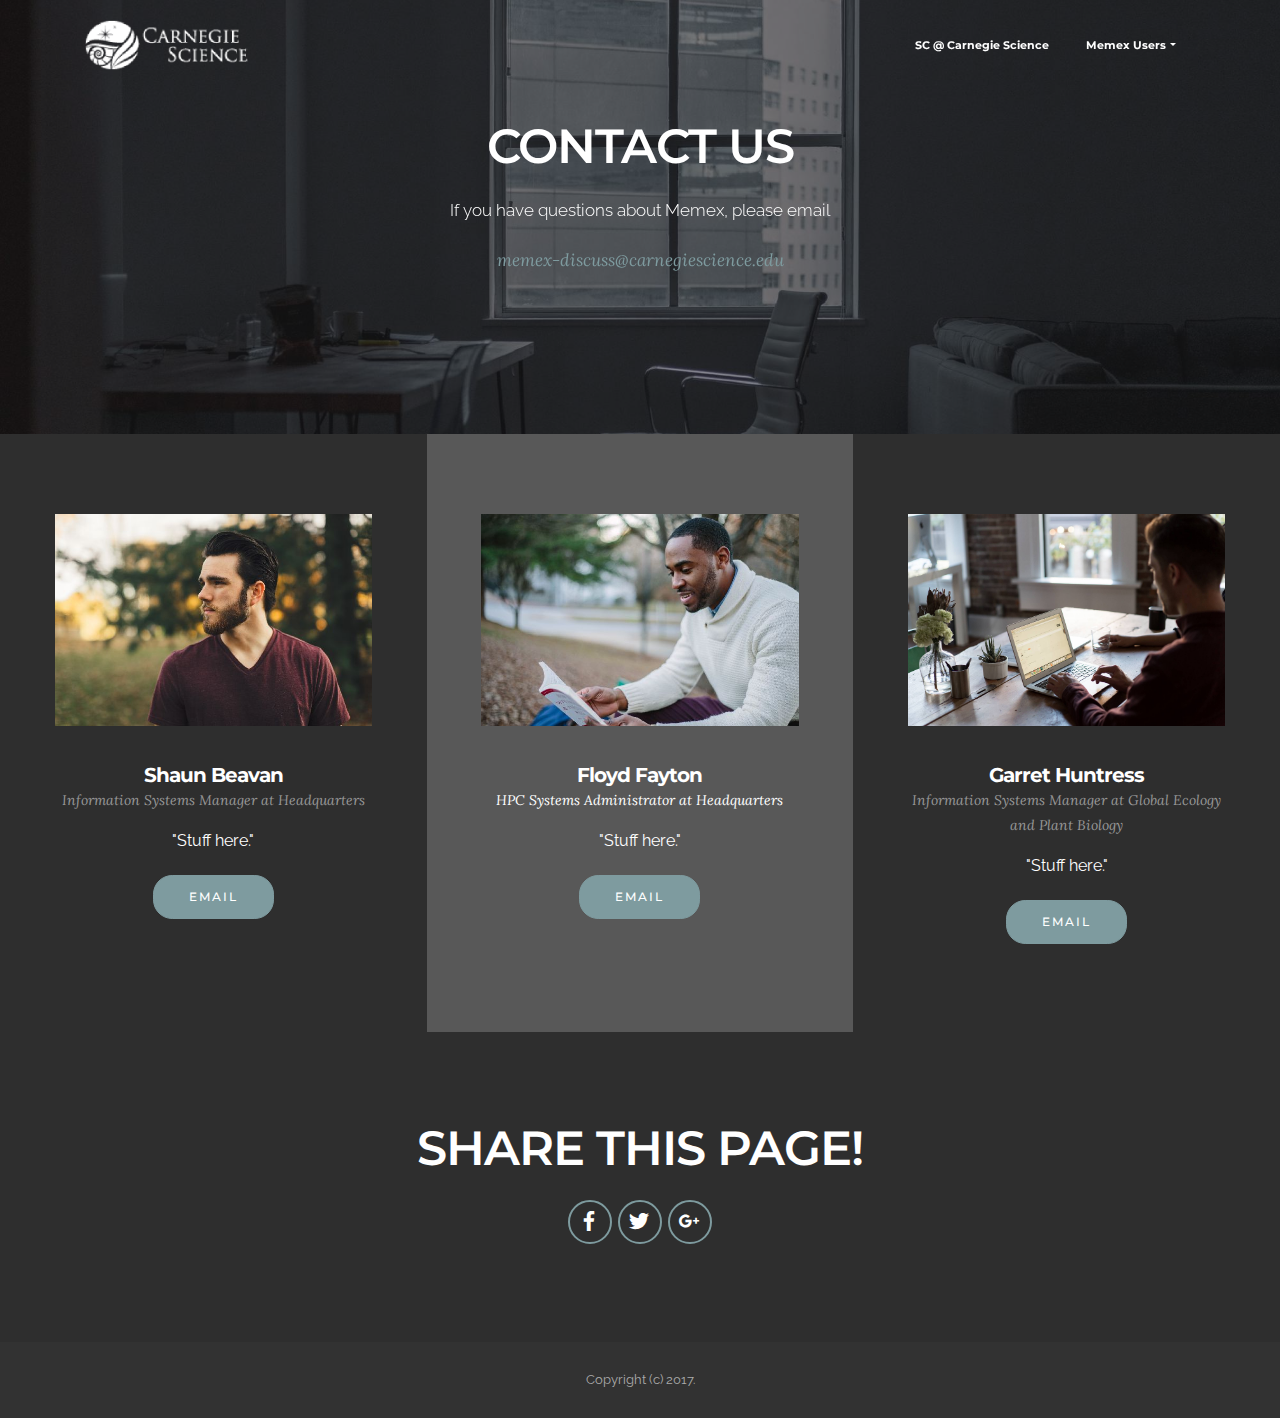
==== contacts.html @ 74a8a619 "create github pages" ====
<!DOCTYPE html>
<html>
<head>
  <!-- Site made with Mobirise Website Builder v4.1.1, https://mobirise.com -->
  <meta charset="UTF-8">
  <meta http-equiv="X-UA-Compatible" content="IE=edge">
  <meta name="generator" content="Mobirise v4.1.1, mobirise.com">
  <meta name="viewport" content="width=device-width, initial-scale=1">
  <link rel="shortcut icon" href="assets/images/white-logo-422x128.png" type="image/x-icon">
  <meta name="description" content="Memex Support">
  <title>How to Contact Memex Support</title>
  <link rel="stylesheet" href="https://fonts.googleapis.com/css?family=Montserrat:400,700">
  <link rel="stylesheet" href="https://fonts.googleapis.com/css?family=Raleway:100,100i,200,200i,300,300i,400,400i,500,500i,600,600i,700,700i,800,800i,900,900i">
  <link rel="stylesheet" href="https://fonts.googleapis.com/css?family=Lora:400,700,400italic,700italic&subset=latin">
  <link rel="stylesheet" href="assets/bootstrap-material-design-font/css/material.css">
  <link rel="stylesheet" href="assets/tether/tether.min.css">
  <link rel="stylesheet" href="assets/bootstrap/css/bootstrap.min.css">
  <link rel="stylesheet" href="assets/socicon/css/styles.css">
  <link rel="stylesheet" href="assets/dropdown/css/style.css">
  <link rel="stylesheet" href="assets/theme/css/style.css">
  <link href="https://fonts.googleapis.com/css?family=Montserrat:400,700" rel="stylesheet">
  <link href="https://fonts.googleapis.com/css?family=Lora:400,700" rel="stylesheet">
  <link href="https://fonts.googleapis.com/css?family=Raleway:400,300,700" rel="stylesheet">
  <link href="assets/fonts/style.css" rel="stylesheet">
  <link rel="stylesheet" href="assets/mobirise/css/mbr-additional.css" type="text/css">
  
  
  
</head>
<body>
<section id="menu-h" data-rv-view="53">

    <nav class="navbar navbar-dropdown transparent navbar-fixed-top bg-color">
        <div class="container">

            <div class="mbr-table">
                <div class="mbr-table-cell">

                    <div class="navbar-brand">
                        <a href="https://carnegiescience.edu" class="navbar-logo"><img src="assets/images/white-logo-422x128.png" alt="Mobirise"></a>
                        
                    </div>

                </div>
                <div class="mbr-table-cell">

                    <button class="navbar-toggler pull-xs-right hidden-md-up" type="button" data-toggle="collapse" data-target="#exCollapsingNavbar">
                        <div class="hamburger-icon"></div>
                    </button>

                    <ul class="nav-dropdown collapse pull-xs-right nav navbar-nav navbar-toggleable-sm" id="exCollapsingNavbar"><li class="nav-item"><a class="nav-link link" href="index.html" aria-expanded="false">SC @ Carnegie Science<br></a></li><li class="nav-item dropdown"><a class="nav-link link dropdown-toggle" href="https://memexsupport.carnegiescience.edu" data-toggle="dropdown-submenu" aria-expanded="false">Memex Users</a><div class="dropdown-menu"><a class="dropdown-item" href="index.html#pricing-table1-a">RESOURCES<br></a><a class="dropdown-item" href="index.html#header2-0">HISTORY</a><a class="dropdown-item" href="index.html#features1-2">CONTACTS<br></a></div></li></ul>
                    <button hidden="" class="navbar-toggler navbar-close" type="button" data-toggle="collapse" data-target="#exCollapsingNavbar">
                        <div class="close-icon"></div>
                    </button>

                </div>
            </div>

        </div>
    </nav>

</section>

<section class="engine"><a href="https://mobirise.co/h">how to make a website for free</a></section><section class="mbr-section article mbr-parallax-background mbr-after-navbar" id="msg-box8-r" data-rv-view="57" style="background-image: url(assets/images/mbr-2000x1104.jpg); padding-top: 120px; padding-bottom: 160px;">

    <div class="mbr-overlay" style="opacity: 0.5; background-color: rgb(34, 34, 34);">
    </div>
    <div class="container">
        <div class="row">
            <div class="col-md-8 col-md-offset-2 text-xs-center">
                <h3 class="mbr-section-title display-2">CONTACT US</h3>
                <div class="lead"><p>If you have questions about Memex, please email</p><p><a href="mailto:memex-discuss@carnegiescience.edu">memex-discuss@carnegiescience.edu</a><a href="mailto:memexsupport@carnegiescience.edu"></a></p></div>
                
            </div>
        </div>
    </div>

</section>

<section class="mbr-cards mbr-section mbr-section-nopadding" id="features1-o" data-rv-view="60" style="background-color: rgb(88, 88, 88);">

        

    <div class="mbr-cards-row row striped">

        <div class="mbr-cards-col col-xs-12 col-lg-4" style="padding-top: 80px; padding-bottom: 80px;">
            <div class="container">
                <div class="card cart-block">
                    <div class="card-img"><img src="assets/images/mbr-600x400.jpg" class="card-img-top"></div>
                    <div class="card-block">
                        <h4 class="card-title">Shaun Beavan</h4>
                        <h5 class="card-subtitle">Information Systems Manager at Headquarters</h5>
                        <p class="card-text">"Stuff here."</p>
                        <div class="card-btn"><a href="mailto:sbeavan@carnegiescience.edu" class="btn btn-primary">EMAIL</a></div>
                    </div>
                </div>
            </div>
        </div>
        <div class="mbr-cards-col col-xs-12 col-lg-4" style="padding-top: 80px; padding-bottom: 80px;">
            <div class="container">
                <div class="card cart-block">
                    <div class="card-img"><img src="assets/images/mbr-1-600x400.jpg" class="card-img-top"></div>
                    <div class="card-block">
                        <h4 class="card-title">Floyd Fayton</h4>
                        <h5 class="card-subtitle">HPC Systems Administrator at Headquarters</h5>
                        <p class="card-text">"Stuff here."</p>
                        <div class="card-btn"><a href="mailto:ffayton@carnegiescience.edu" class="btn btn-primary">EMAIL</a></div>
                    </div>
                </div>
            </div>
        </div>
        <div class="mbr-cards-col col-xs-12 col-lg-4" style="padding-top: 80px; padding-bottom: 80px;">
            <div class="container">
                <div class="card cart-block">
                    <div class="card-img"><img src="assets/images/coworkers.jpg" class="card-img-top"></div>
                    <div class="card-block">
                        <h4 class="card-title">Garret Huntress</h4>
                        <h5 class="card-subtitle">Information Systems Manager at Global Ecology and Plant Biology</h5>
                        <p class="card-text">"Stuff here."</p>
                        <div class="card-btn"><a href="mailto:ghuntress@carnegiescience.edu" class="btn btn-primary">EMAIL</a></div>
                    </div>
                </div>
            </div>
        </div>
        
        
        
    </div>
</section>

<section class="mbr-section mbr-section-md-padding" id="social-buttons3-k" data-rv-view="63" style="background-color: rgb(46, 46, 46); padding-top: 90px; padding-bottom: 90px;">
    
    <div class="container">
        <div class="row">
            <div class="col-md-8 col-md-offset-2 text-xs-center">
                <h3 class="mbr-section-title display-2">SHARE THIS PAGE!</h3>
                <div>

                  <div class="mbr-social-likes" data-counters="false">
                    <span class="btn btn-social facebook" title="Share link on Facebook">
                        <i class="socicon socicon-facebook"></i>
                    </span>
                    <span class="btn btn-social twitter" title="Share link on Twitter">
                        <i class="socicon socicon-twitter"></i>
                    </span>
                    <span class="btn btn-social plusone" title="Share link on Google+">
                        <i class="socicon socicon-googleplus"></i>
                    </span>
                    
                    
                  </div>

                </div>
            </div>
        </div>
    </div>
</section>

<footer class="mbr-small-footer mbr-section mbr-section-nopadding" id="footer1-i" data-rv-view="55" style="background-color: rgb(50, 50, 50); padding-top: 1.75rem; padding-bottom: 1.75rem;">
    
    <div class="container text-xs-center">
        <p>Copyright (c) 2017.</p>
    </div>
</footer>


  <script src="assets/web/assets/jquery/jquery.min.js"></script>
  <script src="assets/tether/tether.min.js"></script>
  <script src="assets/bootstrap/js/bootstrap.min.js"></script>
  <script src="assets/social-likes/social-likes.js"></script>
  <script src="assets/dropdown/js/script.min.js"></script>
  <script src="assets/touch-swipe/jquery.touch-swipe.min.js"></script>
  <script src="assets/jarallax/jarallax.js"></script>
  <script src="assets/smooth-scroll/smooth-scroll.js"></script>
  <script src="assets/theme/js/script.js"></script>
  
  
</body>
</html>
---- assets/bootstrap-material-design-font/css/material.css ----
@font-face {
  font-family: 'Material-Design-Icons';
  src: url('../fonts/Material-Design-Icons.eot?3ocs8m');
  src: url('../fonts/Material-Design-Icons.eot?#iefix3ocs8m') format('embedded-opentype'), url('../fonts/Material-Design-Icons.woff?3ocs8m') format('woff'), url('../fonts/Material-Design-Icons.ttf?3ocs8m') format('truetype'), url('../fonts/Material-Design-Icons.svg?3ocs8m#Material-Design-Icons') format('svg');
  font-weight: normal;
  font-style: normal;
}
[class^="mdi-"],
[class*="mdi-"] {
  speak: none;
  display: inline-block;
  font-style: normal;
  font-variant:normal;
  font-weight:normal;
  /*font-size:24px;*/
  line-height:1;
  font-family:'Material-Design-Icons' !important;
  text-rendering: auto;
  
  -webkit-font-smoothing: antialiased;
  -moz-osx-font-smoothing: grayscale;
  -webkit-transform: translate(0, 0);
      -ms-transform: translate(0, 0);
          transform: translate(0, 0);
}
[class^="mdi-"]:before,
[class*="mdi-"]:before {
  display: inline-block;
  speak: none;
  text-decoration: inherit;
}
[class^="mdi-"].pull-left,
[class*="mdi-"].pull-left {
  margin-right: .3em;
}
[class^="mdi-"].pull-right,
[class*="mdi-"].pull-right {
  margin-left: .3em;
}
[class^="mdi-"].mdi-lg:before,
[class*="mdi-"].mdi-lg:before,
[class^="mdi-"].mdi-lg:after,
[class*="mdi-"].mdi-lg:after {
  font-size: 1.33333333em;
  line-height: 0.75em;
  vertical-align: -15%;
}
[class^="mdi-"].mdi-2x:before,
[class*="mdi-"].mdi-2x:before,
[class^="mdi-"].mdi-2x:after,
[class*="mdi-"].mdi-2x:after {
  font-size: 2em;
}
[class^="mdi-"].mdi-3x:before,
[class*="mdi-"].mdi-3x:before,
[class^="mdi-"].mdi-3x:after,
[class*="mdi-"].mdi-3x:after {
  font-size: 3em;
}
[class^="mdi-"].mdi-4x:before,
[class*="mdi-"].mdi-4x:before,
[class^="mdi-"].mdi-4x:after,
[class*="mdi-"].mdi-4x:after {
  font-size: 4em;
}
[class^="mdi-"].mdi-5x:before,
[class*="mdi-"].mdi-5x:before,
[class^="mdi-"].mdi-5x:after,
[class*="mdi-"].mdi-5x:after {
  font-size: 5em;
}
[class^="mdi-device-signal-cellular-"]:after,
[class^="mdi-device-battery-"]:after,
[class^="mdi-device-battery-charging-"]:after,
[class^="mdi-device-signal-cellular-connected-no-internet-"]:after,
[class^="mdi-device-signal-wifi-"]:after,
[class^="mdi-device-signal-wifi-statusbar-not-connected"]:after,
.mdi-device-network-wifi:after {
  opacity: .3;
  position: absolute;
  left: 0;
  top: 0;
  z-index: 1;
  display: inline-block;
  speak: none;
  text-decoration: inherit;
}
[class^="mdi-device-signal-cellular-"]:after {
  content: "\e758";
}
[class^="mdi-device-battery-"]:after {
  content: "\e735";
}
[class^="mdi-device-battery-charging-"]:after {
  content: "\e733";
}
[class^="mdi-device-signal-cellular-connected-no-internet-"]:after {
  content: "\e75d";
}
[class^="mdi-device-signal-wifi-"]:after,
.mdi-device-network-wifi:after {
  content: "\e765";
}
[class^="mdi-device-signal-wifi-statusbasr-not-connected"]:after {
  content: "\e8f7";
}
.mdi-device-signal-cellular-off:after,
.mdi-device-signal-cellular-null:after,
.mdi-device-signal-cellular-no-sim:after,
.mdi-device-signal-wifi-off:after,
.mdi-device-signal-wifi-4-bar:after,
.mdi-device-signal-cellular-4-bar:after,
.mdi-device-battery-alert:after,
.mdi-device-signal-cellular-connected-no-internet-4-bar:after,
.mdi-device-battery-std:after,
.mdi-device-battery-full .mdi-device-battery-unknown:after {
  content: "";
}
.mdi-fw {
  width: 1.28571429em;
  text-align: center;
}
.mdi-ul {
  padding-left: 0;
  margin-left: 2.14285714em;
  list-style-type: none;
}
.mdi-ul > li {
  position: relative;
}
.mdi-li {
  position: absolute;
  left: -2.14285714em;
  width: 2.14285714em;
  top: 0.14285714em;
  text-align: center;
}
.mdi-li.mdi-lg {
  left: -1.85714286em;
}
.mdi-border {
  padding: .2em .25em .15em;
  border: solid 0.08em #eeeeee;
  border-radius: .1em;
}
.mdi-spin {
  -webkit-animation: mdi-spin 2s infinite linear;
  animation: mdi-spin 2s infinite linear;
  -webkit-transform-origin: 50% 50%;
  -ms-transform-origin: 50% 50%;
      transform-origin: 50% 50%;
}
.mdi-pulse {
  -webkit-animation: mdi-spin 1s steps(8) infinite;
  animation: mdi-spin 1s steps(8) infinite;
  -webkit-transform-origin: 50% 50%;
  -ms-transform-origin: 50% 50%;
      transform-origin: 50% 50%;
}
@-webkit-keyframes mdi-spin {
  0% {
    -webkit-transform: rotate(0deg);
    transform: rotate(0deg);
  }
  100% {
    -webkit-transform: rotate(359deg);
    transform: rotate(359deg);
  }
}
@keyframes mdi-spin {
  0% {
    -webkit-transform: rotate(0deg);
    transform: rotate(0deg);
  }
  100% {
    -webkit-transform: rotate(359deg);
    transform: rotate(359deg);
  }
}
.mdi-rotate-90 {
  filter: progid:DXImageTransform.Microsoft.BasicImage(rotation=1);
  -webkit-transform: rotate(90deg);
  -ms-transform: rotate(90deg);
  transform: rotate(90deg);
}
.mdi-rotate-180 {
  filter: progid:DXImageTransform.Microsoft.BasicImage(rotation=2);
  -webkit-transform: rotate(180deg);
  -ms-transform: rotate(180deg);
  transform: rotate(180deg);
}
.mdi-rotate-270 {
  filter: progid:DXImageTransform.Microsoft.BasicImage(rotation=3);
  -webkit-transform: rotate(270deg);
  -ms-transform: rotate(270deg);
  transform: rotate(270deg);
}
.mdi-flip-horizontal {
  filter: progid:DXImageTransform.Microsoft.BasicImage(rotation=0, mirror=1);
  -webkit-transform: scale(-1, 1);
  -ms-transform: scale(-1, 1);
  transform: scale(-1, 1);
}
.mdi-flip-vertical {
  filter: progid:DXImageTransform.Microsoft.BasicImage(rotation=2, mirror=1);
  -webkit-transform: scale(1, -1);
  -ms-transform: scale(1, -1);
  transform: scale(1, -1);
}
:root .mdi-rotate-90,
:root .mdi-rotate-180,
:root .mdi-rotate-270,
:root .mdi-flip-horizontal,
:root .mdi-flip-vertical {
  -webkit-filter: none;
          filter: none;
}
.mdi-stack {
  position: relative;
  display: inline-block;
  width: 2em;
  height: 2em;
  line-height: 2em;
  vertical-align: middle;
}
.mdi-stack-1x,
.mdi-stack-2x {
  position: absolute;
  left: 0;
  width: 100%;
  text-align: center;
}
.mdi-stack-1x {
  line-height: inherit;
}
.mdi-stack-2x {
  font-size: 2em;
}
.mdi-inverse {
  color: #ffffff;
}
/* Start Icons */
.mdi-action-3d-rotation:before {
  content: "\e600";
}
.mdi-action-accessibility:before {
  content: "\e601";
}
.mdi-action-account-balance-wallet:before {
  content: "\e602";
}
.mdi-action-account-balance:before {
  content: "\e603";
}
.mdi-action-account-box:before {
  content: "\e604";
}
.mdi-action-account-child:before {
  content: "\e605";
}
.mdi-action-account-circle:before {
  content: "\e606";
}
.mdi-action-add-shopping-cart:before {
  content: "\e607";
}
.mdi-action-alarm-add:before {
  content: "\e608";
}
.mdi-action-alarm-off:before {
  content: "\e609";
}
.mdi-action-alarm-on:before {
  content: "\e60a";
}
.mdi-action-alarm:before {
  content: "\e60b";
}
.mdi-action-android:before {
  content: "\e60c";
}
.mdi-action-announcement:before {
  content: "\e60d";
}
.mdi-action-aspect-ratio:before {
  content: "\e60e";
}
.mdi-action-assessment:before {
  content: "\e60f";
}
.mdi-action-assignment-ind:before {
  content: "\e610";
}
.mdi-action-assignment-late:before {
  content: "\e611";
}
.mdi-action-assignment-return:before {
  content: "\e612";
}
.mdi-action-assignment-returned:before {
  content: "\e613";
}
.mdi-action-assignment-turned-in:before {
  content: "\e614";
}
.mdi-action-assignment:before {
  content: "\e615";
}
.mdi-action-autorenew:before {
  content: "\e616";
}
.mdi-action-backup:before {
  content: "\e617";
}
.mdi-action-book:before {
  content: "\e618";
}
.mdi-action-bookmark-outline:before {
  content: "\e619";
}
.mdi-action-bookmark:before {
  content: "\e61a";
}
.mdi-action-bug-report:before {
  content: "\e61b";
}
.mdi-action-cached:before {
  content: "\e61c";
}
.mdi-action-check-circle:before {
  content: "\e61d";
}
.mdi-action-class:before {
  content: "\e61e";
}
.mdi-action-credit-card:before {
  content: "\e61f";
}
.mdi-action-dashboard:before {
  content: "\e620";
}
.mdi-action-delete:before {
  content: "\e621";
}
.mdi-action-description:before {
  content: "\e622";
}
.mdi-action-dns:before {
  content: "\e623";
}
.mdi-action-done-all:before {
  content: "\e624";
}
.mdi-action-done:before {
  content: "\e625";
}
.mdi-action-event:before {
  content: "\e626";
}
.mdi-action-exit-to-app:before {
  content: "\e627";
}
.mdi-action-explore:before {
  content: "\e628";
}
.mdi-action-extension:before {
  content: "\e629";
}
.mdi-action-face-unlock:before {
  content: "\e62a";
}
.mdi-action-favorite-outline:before {
  content: "\e62b";
}
.mdi-action-favorite:before {
  content: "\e62c";
}
.mdi-action-find-in-page:before {
  content: "\e62d";
}
.mdi-action-find-replace:before {
  content: "\e62e";
}
.mdi-action-flip-to-back:before {
  content: "\e62f";
}
.mdi-action-flip-to-front:before {
  content: "\e630";
}
.mdi-action-get-app:before {
  content: "\e631";
}
.mdi-action-grade:before {
  content: "\e632";
}
.mdi-action-group-work:before {
  content: "\e633";
}
.mdi-action-help:before {
  content: "\e634";
}
.mdi-action-highlight-remove:before {
  content: "\e635";
}
.mdi-action-history:before {
  content: "\e636";
}
.mdi-action-home:before {
  content: "\e637";
}
.mdi-action-https:before {
  content: "\e638";
}
.mdi-action-info-outline:before {
  content: "\e639";
}
.mdi-action-info:before {
  content: "\e63a";
}
.mdi-action-input:before {
  content: "\e63b";
}
.mdi-action-invert-colors:before {
  content: "\e63c";
}
.mdi-action-label-outline:before {
  content: "\e63d";
}
.mdi-action-label:before {
  content: "\e63e";
}
.mdi-action-language:before {
  content: "\e63f";
}
.mdi-action-launch:before {
  content: "\e640";
}
.mdi-action-list:before {
  content: "\e641";
}
.mdi-action-lock-open:before {
  content: "\e642";
}
.mdi-action-lock-outline:before {
  content: "\e643";
}
.mdi-action-lock:before {
  content: "\e644";
}
.mdi-action-loyalty:before {
  content: "\e645";
}
.mdi-action-markunread-mailbox:before {
  content: "\e646";
}
.mdi-action-note-add:before {
  content: "\e647";
}
.mdi-action-open-in-browser:before {
  content: "\e648";
}
.mdi-action-open-in-new:before {
  content: "\e649";
}
.mdi-action-open-with:before {
  content: "\e64a";
}
.mdi-action-pageview:before {
  content: "\e64b";
}
.mdi-action-payment:before {
  content: "\e64c";
}
.mdi-action-perm-camera-mic:before {
  content: "\e64d";
}
.mdi-action-perm-contact-cal:before {
  content: "\e64e";
}
.mdi-action-perm-data-setting:before {
  content: "\e64f";
}
.mdi-action-perm-device-info:before {
  content: "\e650";
}
.mdi-action-perm-identity:before {
  content: "\e651";
}
.mdi-action-perm-media:before {
  content: "\e652";
}
.mdi-action-perm-phone-msg:before {
  content: "\e653";
}
.mdi-action-perm-scan-wifi:before {
  content: "\e654";
}
.mdi-action-picture-in-picture:before {
  content: "\e655";
}
.mdi-action-polymer:before {
  content: "\e656";
}
.mdi-action-print:before {
  content: "\e657";
}
.mdi-action-query-builder:before {
  content: "\e658";
}
.mdi-action-question-answer:before {
  content: "\e659";
}
.mdi-action-receipt:before {
  content: "\e65a";
}
.mdi-action-redeem:before {
  content: "\e65b";
}
.mdi-action-reorder:before {
  content: "\e65c";
}
.mdi-action-report-problem:before {
  content: "\e65d";
}
.mdi-action-restore:before {
  content: "\e65e";
}
.mdi-action-room:before {
  content: "\e65f";
}
.mdi-action-schedule:before {
  content: "\e660";
}
.mdi-action-search:before {
  content: "\e661";
}
.mdi-action-settings-applications:before {
  content: "\e662";
}
.mdi-action-settings-backup-restore:before {
  content: "\e663";
}
.mdi-action-settings-bluetooth:before {
  content: "\e664";
}
.mdi-action-settings-cell:before {
  content: "\e665";
}
.mdi-action-settings-display:before {
  content: "\e666";
}
.mdi-action-settings-ethernet:before {
  content: "\e667";
}
.mdi-action-settings-input-antenna:before {
  content: "\e668";
}
.mdi-action-settings-input-component:before {
  content: "\e669";
}
.mdi-action-settings-input-composite:before {
  content: "\e66a";
}
.mdi-action-settings-input-hdmi:before {
  content: "\e66b";
}
.mdi-action-settings-input-svideo:before {
  content: "\e66c";
}
.mdi-action-settings-overscan:before {
  content: "\e66d";
}
.mdi-action-settings-phone:before {
  content: "\e66e";
}
.mdi-action-settings-power:before {
  content: "\e66f";
}
.mdi-action-settings-remote:before {
  content: "\e670";
}
.mdi-action-settings-voice:before {
  content: "\e671";
}
.mdi-action-settings:before {
  content: "\e672";
}
.mdi-action-shop-two:before {
  content: "\e673";
}
.mdi-action-shop:before {
  content: "\e674";
}
.mdi-action-shopping-basket:before {
  content: "\e675";
}
.mdi-action-shopping-cart:before {
  content: "\e676";
}
.mdi-action-speaker-notes:before {
  content: "\e677";
}
.mdi-action-spellcheck:before {
  content: "\e678";
}
.mdi-action-star-rate:before {
  content: "\e679";
}
.mdi-action-stars:before {
  content: "\e67a";
}
.mdi-action-store:before {
  content: "\e67b";
}
.mdi-action-subject:before {
  content: "\e67c";
}
.mdi-action-supervisor-account:before {
  content: "\e67d";
}
.mdi-action-swap-horiz:before {
  content: "\e67e";
}
.mdi-action-swap-vert-circle:before {
  content: "\e67f";
}
.mdi-action-swap-vert:before {
  content: "\e680";
}
.mdi-action-system-update-tv:before {
  content: "\e681";
}
.mdi-action-tab-unselected:before {
  content: "\e682";
}
.mdi-action-tab:before {
  content: "\e683";
}
.mdi-action-theaters:before {
  content: "\e684";
}
.mdi-action-thumb-down:before {
  content: "\e685";
}
.mdi-action-thumb-up:before {
  content: "\e686";
}
.mdi-action-thumbs-up-down:before {
  content: "\e687";
}
.mdi-action-toc:before {
  content: "\e688";
}
.mdi-action-today:before {
  content: "\e689";
}
.mdi-action-track-changes:before {
  content: "\e68a";
}
.mdi-action-translate:before {
  content: "\e68b";
}
.mdi-action-trending-down:before {
  content: "\e68c";
}
.mdi-action-trending-neutral:before {
  content: "\e68d";
}
.mdi-action-trending-up:before {
  content: "\e68e";
}
.mdi-action-turned-in-not:before {
  content: "\e68f";
}
.mdi-action-turned-in:before {
  content: "\e690";
}
.mdi-action-verified-user:before {
  content: "\e691";
}
.mdi-action-view-agenda:before {
  content: "\e692";
}
.mdi-action-view-array:before {
  content: "\e693";
}
.mdi-action-view-carousel:before {
  content: "\e694";
}
.mdi-action-view-column:before {
  content: "\e695";
}
.mdi-action-view-day:before {
  content: "\e696";
}
.mdi-action-view-headline:before {
  content: "\e697";
}
.mdi-action-view-list:before {
  content: "\e698";
}
.mdi-action-view-module:before {
  content: "\e699";
}
.mdi-action-view-quilt:before {
  content: "\e69a";
}
.mdi-action-view-stream:before {
  content: "\e69b";
}
.mdi-action-view-week:before {
  content: "\e69c";
}
.mdi-action-visibility-off:before {
  content: "\e69d";
}
.mdi-action-visibility:before {
  content: "\e69e";
}
.mdi-action-wallet-giftcard:before {
  content: "\e69f";
}
.mdi-action-wallet-membership:before {
  content: "\e6a0";
}
.mdi-action-wallet-travel:before {
  content: "\e6a1";
}
.mdi-action-work:before {
  content: "\e6a2";
}
.mdi-alert-error:before {
  content: "\e6a3";
}
.mdi-alert-warning:before {
  content: "\e6a4";
}
.mdi-av-album:before {
  content: "\e6a5";
}
.mdi-av-closed-caption:before {
  content: "\e6a6";
}
.mdi-av-equalizer:before {
  content: "\e6a7";
}
.mdi-av-explicit:before {
  content: "\e6a8";
}
.mdi-av-fast-forward:before {
  content: "\e6a9";
}
.mdi-av-fast-rewind:before {
  content: "\e6aa";
}
.mdi-av-games:before {
  content: "\e6ab";
}
.mdi-av-hearing:before {
  content: "\e6ac";
}
.mdi-av-high-quality:before {
  content: "\e6ad";
}
.mdi-av-loop:before {
  content: "\e6ae";
}
.mdi-av-mic-none:before {
  content: "\e6af";
}
.mdi-av-mic-off:before {
  content: "\e6b0";
}
.mdi-av-mic:before {
  content: "\e6b1";
}
.mdi-av-movie:before {
  content: "\e6b2";
}
.mdi-av-my-library-add:before {
  content: "\e6b3";
}
.mdi-av-my-library-books:before {
  content: "\e6b4";
}
.mdi-av-my-library-music:before {
  content: "\e6b5";
}
.mdi-av-new-releases:before {
  content: "\e6b6";
}
.mdi-av-not-interested:before {
  content: "\e6b7";
}
.mdi-av-pause-circle-fill:before {
  content: "\e6b8";
}
.mdi-av-pause-circle-outline:before {
  content: "\e6b9";
}
.mdi-av-pause:before {
  content: "\e6ba";
}
.mdi-av-play-arrow:before {
  content: "\e6bb";
}
.mdi-av-play-circle-fill:before {
  content: "\e6bc";
}
.mdi-av-play-circle-outline:before {
  content: "\e6bd";
}
.mdi-av-play-shopping-bag:before {
  content: "\e6be";
}
.mdi-av-playlist-add:before {
  content: "\e6bf";
}
.mdi-av-queue-music:before {
  content: "\e6c0";
}
.mdi-av-queue:before {
  content: "\e6c1";
}
.mdi-av-radio:before {
  content: "\e6c2";
}
.mdi-av-recent-actors:before {
  content: "\e6c3";
}
.mdi-av-repeat-one:before {
  content: "\e6c4";
}
.mdi-av-repeat:before {
  content: "\e6c5";
}
.mdi-av-replay:before {
  content: "\e6c6";
}
.mdi-av-shuffle:before {
  content: "\e6c7";
}
.mdi-av-skip-next:before {
  content: "\e6c8";
}
.mdi-av-skip-previous:before {
  content: "\e6c9";
}
.mdi-av-snooze:before {
  content: "\e6ca";
}
.mdi-av-stop:before {
  content: "\e6cb";
}
.mdi-av-subtitles:before {
  content: "\e6cc";
}
.mdi-av-surround-sound:before {
  content: "\e6cd";
}
.mdi-av-timer:before {
  content: "\e6ce";
}
.mdi-av-video-collection:before {
  content: "\e6cf";
}
.mdi-av-videocam-off:before {
  content: "\e6d0";
}
.mdi-av-videocam:before {
  content: "\e6d1";
}
.mdi-av-volume-down:before {
  content: "\e6d2";
}
.mdi-av-volume-mute:before {
  content: "\e6d3";
}
.mdi-av-volume-off:before {
  content: "\e6d4";
}
.mdi-av-volume-up:before {
  content: "\e6d5";
}
.mdi-av-web:before {
  content: "\e6d6";
}
.mdi-communication-business:before {
  content: "\e6d7";
}
.mdi-communication-call-end:before {
  content: "\e6d8";
}
.mdi-communication-call-made:before {
  content: "\e6d9";
}
.mdi-communication-call-merge:before {
  content: "\e6da";
}
.mdi-communication-call-missed:before {
  content: "\e6db";
}
.mdi-communication-call-received:before {
  content: "\e6dc";
}
.mdi-communication-call-split:before {
  content: "\e6dd";
}
.mdi-communication-call:before {
  content: "\e6de";
}
.mdi-communication-chat:before {
  content: "\e6df";
}
.mdi-communication-clear-all:before {
  content: "\e6e0";
}
.mdi-communication-comment:before {
  content: "\e6e1";
}
.mdi-communication-contacts:before {
  content: "\e6e2";
}
.mdi-communication-dialer-sip:before {
  content: "\e6e3";
}
.mdi-communication-dialpad:before {
  content: "\e6e4";
}
.mdi-communication-dnd-on:before {
  content: "\e6e5";
}
.mdi-communication-email:before {
  content: "\e6e6";
}
.mdi-communication-forum:before {
  content: "\e6e7";
}
.mdi-communication-import-export:before {
  content: "\e6e8";
}
.mdi-communication-invert-colors-off:before {
  content: "\e6e9";
}
.mdi-communication-invert-colors-on:before {
  content: "\e6ea";
}
.mdi-communication-live-help:before {
  content: "\e6eb";
}
.mdi-communication-location-off:before {
  content: "\e6ec";
}
.mdi-communication-location-on:before {
  content: "\e6ed";
}
.mdi-communication-message:before {
  content: "\e6ee";
}
.mdi-communication-messenger:before {
  content: "\e6ef";
}
.mdi-communication-no-sim:before {
  content: "\e6f0";
}
.mdi-communication-phone:before {
  content: "\e6f1";
}
.mdi-communication-portable-wifi-off:before {
  content: "\e6f2";
}
.mdi-communication-quick-contacts-dialer:before {
  content: "\e6f3";
}
.mdi-communication-quick-contacts-mail:before {
  content: "\e6f4";
}
.mdi-communication-ring-volume:before {
  content: "\e6f5";
}
.mdi-communication-stay-current-landscape:before {
  content: "\e6f6";
}
.mdi-communication-stay-current-portrait:before {
  content: "\e6f7";
}
.mdi-communication-stay-primary-landscape:before {
  content: "\e6f8";
}
.mdi-communication-stay-primary-portrait:before {
  content: "\e6f9";
}
.mdi-communication-swap-calls:before {
  content: "\e6fa";
}
.mdi-communication-textsms:before {
  content: "\e6fb";
}
.mdi-communication-voicemail:before {
  content: "\e6fc";
}
.mdi-communication-vpn-key:before {
  content: "\e6fd";
}
.mdi-content-add-box:before {
  content: "\e6fe";
}
.mdi-content-add-circle-outline:before {
  content: "\e6ff";
}
.mdi-content-add-circle:before {
  content: "\e700";
}
.mdi-content-add:before {
  content: "\e701";
}
.mdi-content-archive:before {
  content: "\e702";
}
.mdi-content-backspace:before {
  content: "\e703";
}
.mdi-content-block:before {
  content: "\e704";
}
.mdi-content-clear:before {
  content: "\e705";
}
.mdi-content-content-copy:before {
  content: "\e706";
}
.mdi-content-content-cut:before {
  content: "\e707";
}
.mdi-content-content-paste:before {
  content: "\e708";
}
.mdi-content-create:before {
  content: "\e709";
}
.mdi-content-drafts:before {
  content: "\e70a";
}
.mdi-content-filter-list:before {
  content: "\e70b";
}
.mdi-content-flag:before {
  content: "\e70c";
}
.mdi-content-forward:before {
  content: "\e70d";
}
.mdi-content-gesture:before {
  content: "\e70e";
}
.mdi-content-inbox:before {
  content: "\e70f";
}
.mdi-content-link:before {
  content: "\e710";
}
.mdi-content-mail:before {
  content: "\e711";
}
.mdi-content-markunread:before {
  content: "\e712";
}
.mdi-content-redo:before {
  content: "\e713";
}
.mdi-content-remove-circle-outline:before {
  content: "\e714";
}
.mdi-content-remove-circle:before {
  content: "\e715";
}
.mdi-content-remove:before {
  content: "\e716";
}
.mdi-content-reply-all:before {
  content: "\e717";
}
.mdi-content-reply:before {
  content: "\e718";
}
.mdi-content-report:before {
  content: "\e719";
}
.mdi-content-save:before {
  content: "\e71a";
}
.mdi-content-select-all:before {
  content: "\e71b";
}
.mdi-content-send:before {
  content: "\e71c";
}
.mdi-content-sort:before {
  content: "\e71d";
}
.mdi-content-text-format:before {
  content: "\e71e";
}
.mdi-content-undo:before {
  content: "\e71f";
}
.mdi-editor-attach-file:before {
  content: "\e776";
}
.mdi-editor-attach-money:before {
  content: "\e777";
}
.mdi-editor-border-all:before {
  content: "\e778";
}
.mdi-editor-border-bottom:before {
  content: "\e779";
}
.mdi-editor-border-clear:before {
  content: "\e77a";
}
.mdi-editor-border-color:before {
  content: "\e77b";
}
.mdi-editor-border-horizontal:before {
  content: "\e77c";
}
.mdi-editor-border-inner:before {
  content: "\e77d";
}
.mdi-editor-border-left:before {
  content: "\e77e";
}
.mdi-editor-border-outer:before {
  content: "\e77f";
}
.mdi-editor-border-right:before {
  content: "\e780";
}
.mdi-editor-border-style:before {
  content: "\e781";
}
.mdi-editor-border-top:before {
  content: "\e782";
}
.mdi-editor-border-vertical:before {
  content: "\e783";
}
.mdi-editor-format-align-center:before {
  content: "\e784";
}
.mdi-editor-format-align-justify:before {
  content: "\e785";
}
.mdi-editor-format-align-left:before {
  content: "\e786";
}
.mdi-editor-format-align-right:before {
  content: "\e787";
}
.mdi-editor-format-bold:before {
  content: "\e788";
}
.mdi-editor-format-clear:before {
  content: "\e789";
}
.mdi-editor-format-color-fill:before {
  content: "\e78a";
}
.mdi-editor-format-color-reset:before {
  content: "\e78b";
}
.mdi-editor-format-color-text:before {
  content: "\e78c";
}
.mdi-editor-format-indent-decrease:before {
  content: "\e78d";
}
.mdi-editor-format-indent-increase:before {
  content: "\e78e";
}
.mdi-editor-format-italic:before {
  content: "\e78f";
}
.mdi-editor-format-line-spacing:before {
  content: "\e790";
}
.mdi-editor-format-list-bulleted:before {
  content: "\e791";
}
.mdi-editor-format-list-numbered:before {
  content: "\e792";
}
.mdi-editor-format-paint:before {
  content: "\e793";
}
.mdi-editor-format-quote:before {
  content: "\e794";
}
.mdi-editor-format-size:before {
  content: "\e795";
}
.mdi-editor-format-strikethrough:before {
  content: "\e796";
}
.mdi-editor-format-textdirection-l-to-r:before {
  content: "\e797";
}
.mdi-editor-format-textdirection-r-to-l:before {
  content: "\e798";
}
.mdi-editor-format-underline:before {
  content: "\e799";
}
.mdi-editor-functions:before {
  content: "\e79a";
}
.mdi-editor-insert-chart:before {
  content: "\e79b";
}
.mdi-editor-insert-comment:before {
  content: "\e79c";
}
.mdi-editor-insert-drive-file:before {
  content: "\e79d";
}
.mdi-editor-insert-emoticon:before {
  content: "\e79e";
}
.mdi-editor-insert-invitation:before {
  content: "\e79f";
}
.mdi-editor-insert-link:before {
  content: "\e7a0";
}
.mdi-editor-insert-photo:before {
  content: "\e7a1";
}
.mdi-editor-merge-type:before {
  content: "\e7a2";
}
.mdi-editor-mode-comment:before {
  content: "\e7a3";
}
.mdi-editor-mode-edit:before {
  content: "\e7a4";
}
.mdi-editor-publish:before {
  content: "\e7a5";
}
.mdi-editor-vertical-align-bottom:before {
  content: "\e7a6";
}
.mdi-editor-vertical-align-center:before {
  content: "\e7a7";
}
.mdi-editor-vertical-align-top:before {
  content: "\e7a8";
}
.mdi-editor-wrap-text:before {
  content: "\e7a9";
}
.mdi-file-attachment:before {
  content: "\e7aa";
}
.mdi-file-cloud-circle:before {
  content: "\e7ab";
}
.mdi-file-cloud-done:before {
  content: "\e7ac";
}
.mdi-file-cloud-download:before {
  content: "\e7ad";
}
.mdi-file-cloud-off:before {
  content: "\e7ae";
}
.mdi-file-cloud-queue:before {
  content: "\e7af";
}
.mdi-file-cloud-upload:before {
  content: "\e7b0";
}
.mdi-file-cloud:before {
  content: "\e7b1";
}
.mdi-file-file-download:before {
  content: "\e7b2";
}
.mdi-file-file-upload:before {
  content: "\e7b3";
}
.mdi-file-folder-open:before {
  content: "\e7b4";
}
.mdi-file-folder-shared:before {
  content: "\e7b5";
}
.mdi-file-folder:before {
  content: "\e7b6";
}
.mdi-device-access-alarm:before {
  content: "\e720";
}
.mdi-device-access-alarms:before {
  content: "\e721";
}
.mdi-device-access-time:before {
  content: "\e722";
}
.mdi-device-add-alarm:before {
  content: "\e723";
}
.mdi-device-airplanemode-off:before {
  content: "\e724";
}
.mdi-device-airplanemode-on:before {
  content: "\e725";
}
.mdi-device-battery-20:before {
  content: "\e726";
}
.mdi-device-battery-30:before {
  content: "\e727";
}
.mdi-device-battery-50:before {
  content: "\e728";
}
.mdi-device-battery-60:before {
  content: "\e729";
}
.mdi-device-battery-80:before {
  content: "\e72a";
}
.mdi-device-battery-90:before {
  content: "\e72b";
}
.mdi-device-battery-alert:before {
  content: "\e72c";
}
.mdi-device-battery-charging-20:before {
  content: "\e72d";
}
.mdi-device-battery-charging-30:before {
  content: "\e72e";
}
.mdi-device-battery-charging-50:before {
  content: "\e72f";
}
.mdi-device-battery-charging-60:before {
  content: "\e730";
}
.mdi-device-battery-charging-80:before {
  content: "\e731";
}
.mdi-device-battery-charging-90:before {
  content: "\e732";
}
.mdi-device-battery-charging-full:before {
  content: "\e733";
}
.mdi-device-battery-full:before {
  content: "\e734";
}
.mdi-device-battery-std:before {
  content: "\e735";
}
.mdi-device-battery-unknown:before {
  content: "\e736";
}
.mdi-device-bluetooth-connected:before {
  content: "\e737";
}
.mdi-device-bluetooth-disabled:before {
  content: "\e738";
}
.mdi-device-bluetooth-searching:before {
  content: "\e739";
}
.mdi-device-bluetooth:before {
  content: "\e73a";
}
.mdi-device-brightness-auto:before {
  content: "\e73b";
}
.mdi-device-brightness-high:before {
  content: "\e73c";
}
.mdi-device-brightness-low:before {
  content: "\e73d";
}
.mdi-device-brightness-medium:before {
  content: "\e73e";
}
.mdi-device-data-usage:before {
  content: "\e73f";
}
.mdi-device-developer-mode:before {
  content: "\e740";
}
.mdi-device-devices:before {
  content: "\e741";
}
.mdi-device-dvr:before {
  content: "\e742";
}
.mdi-device-gps-fixed:before {
  content: "\e743";
}
.mdi-device-gps-not-fixed:before {
  content: "\e744";
}
.mdi-device-gps-off:before {
  content: "\e745";
}
.mdi-device-location-disabled:before {
  content: "\e746";
}
.mdi-device-location-searching:before {
  content: "\e747";
}
.mdi-device-multitrack-audio:before {
  content: "\e748";
}
.mdi-device-network-cell:before {
  content: "\e749";
}
.mdi-device-network-wifi:before {
  content: "\e74a";
}
.mdi-device-nfc:before {
  content: "\e74b";
}
.mdi-device-now-wallpaper:before {
  content: "\e74c";
}
.mdi-device-now-widgets:before {
  content: "\e74d";
}
.mdi-device-screen-lock-landscape:before {
  content: "\e74e";
}
.mdi-device-screen-lock-portrait:before {
  content: "\e74f";
}
.mdi-device-screen-lock-rotation:before {
  content: "\e750";
}
.mdi-device-screen-rotation:before {
  content: "\e751";
}
.mdi-device-sd-storage:before {
  content: "\e752";
}
.mdi-device-settings-system-daydream:before {
  content: "\e753";
}
.mdi-device-signal-cellular-0-bar:before {
  content: "\e754";
}
.mdi-device-signal-cellular-1-bar:before {
  content: "\e755";
}
.mdi-device-signal-cellular-2-bar:before {
  content: "\e756";
}
.mdi-device-signal-cellular-3-bar:before {
  content: "\e757";
}
.mdi-device-signal-cellular-4-bar:before {
  content: "\e758";
}
.mdi-signal-wifi-statusbar-connected-no-internet-after:before {
  content: "\e8f6";
}
.mdi-device-signal-cellular-connected-no-internet-0-bar:before {
  content: "\e759";
}
.mdi-device-signal-cellular-connected-no-internet-1-bar:before {
  content: "\e75a";
}
.mdi-device-signal-cellular-connected-no-internet-2-bar:before {
  content: "\e75b";
}
.mdi-device-signal-cellular-connected-no-internet-3-bar:before {
  content: "\e75c";
}
.mdi-device-signal-cellular-connected-no-internet-4-bar:before {
  content: "\e75d";
}
.mdi-device-signal-cellular-no-sim:before {
  content: "\e75e";
}
.mdi-device-signal-cellular-null:before {
  content: "\e75f";
}
.mdi-device-signal-cellular-off:before {
  content: "\e760";
}
.mdi-device-signal-wifi-0-bar:before {
  content: "\e761";
}
.mdi-device-signal-wifi-1-bar:before {
  content: "\e762";
}
.mdi-device-signal-wifi-2-bar:before {
  content: "\e763";
}
.mdi-device-signal-wifi-3-bar:before {
  content: "\e764";
}
.mdi-device-signal-wifi-4-bar:before {
  content: "\e765";
}
.mdi-device-signal-wifi-off:before {
  content: "\e766";
}
.mdi-device-signal-wifi-statusbar-1-bar:before {
  content: "\e767";
}
.mdi-device-signal-wifi-statusbar-2-bar:before {
  content: "\e768";
}
.mdi-device-signal-wifi-statusbar-3-bar:before {
  content: "\e769";
}
.mdi-device-signal-wifi-statusbar-4-bar:before {
  content: "\e76a";
}
.mdi-device-signal-wifi-statusbar-connected-no-internet-:before {
  content: "\e76b";
}
.mdi-device-signal-wifi-statusbar-connected-no-internet:before {
  content: "\e76f";
}
.mdi-device-signal-wifi-statusbar-connected-no-internet-2:before {
  content: "\e76c";
}
.mdi-device-signal-wifi-statusbar-connected-no-internet-3:before {
  content: "\e76d";
}
.mdi-device-signal-wifi-statusbar-connected-no-internet-4:before {
  content: "\e76e";
}
.mdi-signal-wifi-statusbar-not-connected-after:before {
  content: "\e8f7";
}
.mdi-device-signal-wifi-statusbar-not-connected:before {
  content: "\e770";
}
.mdi-device-signal-wifi-statusbar-null:before {
  content: "\e771";
}
.mdi-device-storage:before {
  content: "\e772";
}
.mdi-device-usb:before {
  content: "\e773";
}
.mdi-device-wifi-lock:before {
  content: "\e774";
}
.mdi-device-wifi-tethering:before {
  content: "\e775";
}
.mdi-hardware-cast-connected:before {
  content: "\e7b7";
}
.mdi-hardware-cast:before {
  content: "\e7b8";
}
.mdi-hardware-computer:before {
  content: "\e7b9";
}
.mdi-hardware-desktop-mac:before {
  content: "\e7ba";
}
.mdi-hardware-desktop-windows:before {
  content: "\e7bb";
}
.mdi-hardware-dock:before {
  content: "\e7bc";
}
.mdi-hardware-gamepad:before {
  content: "\e7bd";
}
.mdi-hardware-headset-mic:before {
  content: "\e7be";
}
.mdi-hardware-headset:before {
  content: "\e7bf";
}
.mdi-hardware-keyboard-alt:before {
  content: "\e7c0";
}
.mdi-hardware-keyboard-arrow-down:before {
  content: "\e7c1";
}
.mdi-hardware-keyboard-arrow-left:before {
  content: "\e7c2";
}
.mdi-hardware-keyboard-arrow-right:before {
  content: "\e7c3";
}
.mdi-hardware-keyboard-arrow-up:before {
  content: "\e7c4";
}
.mdi-hardware-keyboard-backspace:before {
  content: "\e7c5";
}
.mdi-hardware-keyboard-capslock:before {
  content: "\e7c6";
}
.mdi-hardware-keyboard-control:before {
  content: "\e7c7";
}
.mdi-hardware-keyboard-hide:before {
  content: "\e7c8";
}
.mdi-hardware-keyboard-return:before {
  content: "\e7c9";
}
.mdi-hardware-keyboard-tab:before {
  content: "\e7ca";
}
.mdi-hardware-keyboard-voice:before {
  content: "\e7cb";
}
.mdi-hardware-keyboard:before {
  content: "\e7cc";
}
.mdi-hardware-laptop-chromebook:before {
  content: "\e7cd";
}
.mdi-hardware-laptop-mac:before {
  content: "\e7ce";
}
.mdi-hardware-laptop-windows:before {
  content: "\e7cf";
}
.mdi-hardware-laptop:before {
  content: "\e7d0";
}
.mdi-hardware-memory:before {
  content: "\e7d1";
}
.mdi-hardware-mouse:before {
  content: "\e7d2";
}
.mdi-hardware-phone-android:before {
  content: "\e7d3";
}
.mdi-hardware-phone-iphone:before {
  content: "\e7d4";
}
.mdi-hardware-phonelink-off:before {
  content: "\e7d5";
}
.mdi-hardware-phonelink:before {
  content: "\e7d6";
}
.mdi-hardware-security:before {
  content: "\e7d7";
}
.mdi-hardware-sim-card:before {
  content: "\e7d8";
}
.mdi-hardware-smartphone:before {
  content: "\e7d9";
}
.mdi-hardware-speaker:before {
  content: "\e7da";
}
.mdi-hardware-tablet-android:before {
  content: "\e7db";
}
.mdi-hardware-tablet-mac:before {
  content: "\e7dc";
}
.mdi-hardware-tablet:before {
  content: "\e7dd";
}
.mdi-hardware-tv:before {
  content: "\e7de";
}
.mdi-hardware-watch:before {
  content: "\e7df";
}
.mdi-image-add-to-photos:before {
  content: "\e7e0";
}
.mdi-image-adjust:before {
  content: "\e7e1";
}
.mdi-image-assistant-photo:before {
  content: "\e7e2";
}
.mdi-image-audiotrack:before {
  content: "\e7e3";
}
.mdi-image-blur-circular:before {
  content: "\e7e4";
}
.mdi-image-blur-linear:before {
  content: "\e7e5";
}
.mdi-image-blur-off:before {
  content: "\e7e6";
}
.mdi-image-blur-on:before {
  content: "\e7e7";
}
.mdi-image-brightness-1:before {
  content: "\e7e8";
}
.mdi-image-brightness-2:before {
  content: "\e7e9";
}
.mdi-image-brightness-3:before {
  content: "\e7ea";
}
.mdi-image-brightness-4:before {
  content: "\e7eb";
}
.mdi-image-brightness-5:before {
  content: "\e7ec";
}
.mdi-image-brightness-6:before {
  content: "\e7ed";
}
.mdi-image-brightness-7:before {
  content: "\e7ee";
}
.mdi-image-brush:before {
  content: "\e7ef";
}
.mdi-image-camera-alt:before {
  content: "\e7f0";
}
.mdi-image-camera-front:before {
  content: "\e7f1";
}
.mdi-image-camera-rear:before {
  content: "\e7f2";
}
.mdi-image-camera-roll:before {
  content: "\e7f3";
}
.mdi-image-camera:before {
  content: "\e7f4";
}
.mdi-image-center-focus-strong:before {
  content: "\e7f5";
}
.mdi-image-center-focus-weak:before {
  content: "\e7f6";
}
.mdi-image-collections:before {
  content: "\e7f7";
}
.mdi-image-color-lens:before {
  content: "\e7f8";
}
.mdi-image-colorize:before {
  content: "\e7f9";
}
.mdi-image-compare:before {
  content: "\e7fa";
}
.mdi-image-control-point-duplicate:before {
  content: "\e7fb";
}
.mdi-image-control-point:before {
  content: "\e7fc";
}
.mdi-image-crop-3-2:before {
  content: "\e7fd";
}
.mdi-image-crop-5-4:before {
  content: "\e7fe";
}
.mdi-image-crop-7-5:before {
  content: "\e7ff";
}
.mdi-image-crop-16-9:before {
  content: "\e800";
}
.mdi-image-crop-din:before {
  content: "\e801";
}
.mdi-image-crop-free:before {
  content: "\e802";
}
.mdi-image-crop-landscape:before {
  content: "\e803";
}
.mdi-image-crop-original:before {
  content: "\e804";
}
.mdi-image-crop-portrait:before {
  content: "\e805";
}
.mdi-image-crop-square:before {
  content: "\e806";
}
.mdi-image-crop:before {
  content: "\e807";
}
.mdi-image-dehaze:before {
  content: "\e808";
}
.mdi-image-details:before {
  content: "\e809";
}
.mdi-image-edit:before {
  content: "\e80a";
}
.mdi-image-exposure-minus-1:before {
  content: "\e80b";
}
.mdi-image-exposure-minus-2:before {
  content: "\e80c";
}
.mdi-image-exposure-plus-1:before {
  content: "\e80d";
}
.mdi-image-exposure-plus-2:before {
  content: "\e80e";
}
.mdi-image-exposure-zero:before {
  content: "\e80f";
}
.mdi-image-exposure:before {
  content: "\e810";
}
.mdi-image-filter-1:before {
  content: "\e811";
}
.mdi-image-filter-2:before {
  content: "\e812";
}
.mdi-image-filter-3:before {
  content: "\e813";
}
.mdi-image-filter-4:before {
  content: "\e814";
}
.mdi-image-filter-5:before {
  content: "\e815";
}
.mdi-image-filter-6:before {
  content: "\e816";
}
.mdi-image-filter-7:before {
  content: "\e817";
}
.mdi-image-filter-8:before {
  content: "\e818";
}
.mdi-image-filter-9-plus:before {
  content: "\e819";
}
.mdi-image-filter-9:before {
  content: "\e81a";
}
.mdi-image-filter-b-and-w:before {
  content: "\e81b";
}
.mdi-image-filter-center-focus:before {
  content: "\e81c";
}
.mdi-image-filter-drama:before {
  content: "\e81d";
}
.mdi-image-filter-frames:before {
  content: "\e81e";
}
.mdi-image-filter-hdr:before {
  content: "\e81f";
}
.mdi-image-filter-none:before {
  content: "\e820";
}
.mdi-image-filter-tilt-shift:before {
  content: "\e821";
}
.mdi-image-filter-vintage:before {
  content: "\e822";
}
.mdi-image-filter:before {
  content: "\e823";
}
.mdi-image-flare:before {
  content: "\e824";
}
.mdi-image-flash-auto:before {
  content: "\e825";
}
.mdi-image-flash-off:before {
  content: "\e826";
}
.mdi-image-flash-on:before {
  content: "\e827";
}
.mdi-image-flip:before {
  content: "\e828";
}
.mdi-image-gradient:before {
  content: "\e829";
}
.mdi-image-grain:before {
  content: "\e82a";
}
.mdi-image-grid-off:before {
  content: "\e82b";
}
.mdi-image-grid-on:before {
  content: "\e82c";
}
.mdi-image-hdr-off:before {
  content: "\e82d";
}
.mdi-image-hdr-on:before {
  content: "\e82e";
}
.mdi-image-hdr-strong:before {
  content: "\e82f";
}
.mdi-image-hdr-weak:before {
  content: "\e830";
}
.mdi-image-healing:before {
  content: "\e831";
}
.mdi-image-image-aspect-ratio:before {
  content: "\e832";
}
.mdi-image-image:before {
  content: "\e833";
}
.mdi-image-iso:before {
  content: "\e834";
}
.mdi-image-landscape:before {
  content: "\e835";
}
.mdi-image-leak-add:before {
  content: "\e836";
}
.mdi-image-leak-remove:before {
  content: "\e837";
}
.mdi-image-lens:before {
  content: "\e838";
}
.mdi-image-looks-3:before {
  content: "\e839";
}
.mdi-image-looks-4:before {
  content: "\e83a";
}
.mdi-image-looks-5:before {
  content: "\e83b";
}
.mdi-image-looks-6:before {
  content: "\e83c";
}
.mdi-image-looks-one:before {
  content: "\e83d";
}
.mdi-image-looks-two:before {
  content: "\e83e";
}
.mdi-image-looks:before {
  content: "\e83f";
}
.mdi-image-loupe:before {
  content: "\e840";
}
.mdi-image-movie-creation:before {
  content: "\e841";
}
.mdi-image-nature-people:before {
  content: "\e842";
}
.mdi-image-nature:before {
  content: "\e843";
}
.mdi-image-navigate-before:before {
  content: "\e844";
}
.mdi-image-navigate-next:before {
  content: "\e845";
}
.mdi-image-palette:before {
  content: "\e846";
}
.mdi-image-panorama-fisheye:before {
  content: "\e847";
}
.mdi-image-panorama-horizontal:before {
  content: "\e848";
}
.mdi-image-panorama-vertical:before {
  content: "\e849";
}
.mdi-image-panorama-wide-angle:before {
  content: "\e84a";
}
.mdi-image-panorama:before {
  content: "\e84b";
}
.mdi-image-photo-album:before {
  content: "\e84c";
}
.mdi-image-photo-camera:before {
  content: "\e84d";
}
.mdi-image-photo-library:before {
  content: "\e84e";
}
.mdi-image-photo:before {
  content: "\e84f";
}
.mdi-image-portrait:before {
  content: "\e850";
}
.mdi-image-remove-red-eye:before {
  content: "\e851";
}
.mdi-image-rotate-left:before {
  content: "\e852";
}
.mdi-image-rotate-right:before {
  content: "\e853";
}
.mdi-image-slideshow:before {
  content: "\e854";
}
.mdi-image-straighten:before {
  content: "\e855";
}
.mdi-image-style:before {
  content: "\e856";
}
.mdi-image-switch-camera:before {
  content: "\e857";
}
.mdi-image-switch-video:before {
  content: "\e858";
}
.mdi-image-tag-faces:before {
  content: "\e859";
}
.mdi-image-texture:before {
  content: "\e85a";
}
.mdi-image-timelapse:before {
  content: "\e85b";
}
.mdi-image-timer-3:before {
  content: "\e85c";
}
.mdi-image-timer-10:before {
  content: "\e85d";
}
.mdi-image-timer-auto:before {
  content: "\e85e";
}
.mdi-image-timer-off:before {
  content: "\e85f";
}
.mdi-image-timer:before {
  content: "\e860";
}
.mdi-image-tonality:before {
  content: "\e861";
}
.mdi-image-transform:before {
  content: "\e862";
}
.mdi-image-tune:before {
  content: "\e863";
}
.mdi-image-wb-auto:before {
  content: "\e864";
}
.mdi-image-wb-cloudy:before {
  content: "\e865";
}
.mdi-image-wb-incandescent:before {
  content: "\e866";
}
.mdi-image-wb-irradescent:before {
  content: "\e867";
}
.mdi-image-wb-sunny:before {
  content: "\e868";
}
.mdi-maps-beenhere:before {
  content: "\e869";
}
.mdi-maps-directions-bike:before {
  content: "\e86a";
}
.mdi-maps-directions-bus:before {
  content: "\e86b";
}
.mdi-maps-directions-car:before {
  content: "\e86c";
}
.mdi-maps-directions-ferry:before {
  content: "\e86d";
}
.mdi-maps-directions-subway:before {
  content: "\e86e";
}
.mdi-maps-directions-train:before {
  content: "\e86f";
}
.mdi-maps-directions-transit:before {
  content: "\e870";
}
.mdi-maps-directions-walk:before {
  content: "\e871";
}
.mdi-maps-directions:before {
  content: "\e872";
}
.mdi-maps-flight:before {
  content: "\e873";
}
.mdi-maps-hotel:before {
  content: "\e874";
}
.mdi-maps-layers-clear:before {
  content: "\e875";
}
.mdi-maps-layers:before {
  content: "\e876";
}
.mdi-maps-local-airport:before {
  content: "\e877";
}
.mdi-maps-local-atm:before {
  content: "\e878";
}
.mdi-maps-local-attraction:before {
  content: "\e879";
}
.mdi-maps-local-bar:before {
  content: "\e87a";
}
.mdi-maps-local-cafe:before {
  content: "\e87b";
}
.mdi-maps-local-car-wash:before {
  content: "\e87c";
}
.mdi-maps-local-convenience-store:before {
  content: "\e87d";
}
.mdi-maps-local-drink:before {
  content: "\e87e";
}
.mdi-maps-local-florist:before {
  content: "\e87f";
}
.mdi-maps-local-gas-station:before {
  content: "\e880";
}
.mdi-maps-local-grocery-store:before {
  content: "\e881";
}
.mdi-maps-local-hospital:before {
  content: "\e882";
}
.mdi-maps-local-hotel:before {
  content: "\e883";
}
.mdi-maps-local-laundry-service:before {
  content: "\e884";
}
.mdi-maps-local-library:before {
  content: "\e885";
}
.mdi-maps-local-mall:before {
  content: "\e886";
}
.mdi-maps-local-movies:before {
  content: "\e887";
}
.mdi-maps-local-offer:before {
  content: "\e888";
}
.mdi-maps-local-parking:before {
  content: "\e889";
}
.mdi-maps-local-pharmacy:before {
  content: "\e88a";
}
.mdi-maps-local-phone:before {
  content: "\e88b";
}
.mdi-maps-local-pizza:before {
  content: "\e88c";
}
.mdi-maps-local-play:before {
  content: "\e88d";
}
.mdi-maps-local-post-office:before {
  content: "\e88e";
}
.mdi-maps-local-print-shop:before {
  content: "\e88f";
}
.mdi-maps-local-restaurant:before {
  content: "\e890";
}
.mdi-maps-local-see:before {
  content: "\e891";
}
.mdi-maps-local-shipping:before {
  content: "\e892";
}
.mdi-maps-local-taxi:before {
  content: "\e893";
}
.mdi-maps-location-history:before {
  content: "\e894";
}
.mdi-maps-map:before {
  content: "\e895";
}
.mdi-maps-my-location:before {
  content: "\e896";
}
.mdi-maps-navigation:before {
  content: "\e897";
}
.mdi-maps-pin-drop:before {
  content: "\e898";
}
.mdi-maps-place:before {
  content: "\e899";
}
.mdi-maps-rate-review:before {
  content: "\e89a";
}
.mdi-maps-restaurant-menu:before {
  content: "\e89b";
}
.mdi-maps-satellite:before {
  content: "\e89c";
}
.mdi-maps-store-mall-directory:before {
  content: "\e89d";
}
.mdi-maps-terrain:before {
  content: "\e89e";
}
.mdi-maps-traffic:before {
  content: "\e89f";
}
.mdi-navigation-apps:before {
  content: "\e8a0";
}
.mdi-navigation-arrow-back:before {
  content: "\e8a1";
}
.mdi-navigation-arrow-drop-down-circle:before {
  content: "\e8a2";
}
.mdi-navigation-arrow-drop-down:before {
  content: "\e8a3";
}
.mdi-navigation-arrow-drop-up:before {
  content: "\e8a4";
}
.mdi-navigation-arrow-forward:before {
  content: "\e8a5";
}
.mdi-navigation-cancel:before {
  content: "\e8a6";
}
.mdi-navigation-check:before {
  content: "\e8a7";
}
.mdi-navigation-chevron-left:before {
  content: "\e8a8";
}
.mdi-navigation-chevron-right:before {
  content: "\e8a9";
}
.mdi-navigation-close:before {
  content: "\e8aa";
}
.mdi-navigation-expand-less:before {
  content: "\e8ab";
}
.mdi-navigation-expand-more:before {
  content: "\e8ac";
}
.mdi-navigation-fullscreen-exit:before {
  content: "\e8ad";
}
.mdi-navigation-fullscreen:before {
  content: "\e8ae";
}
.mdi-navigation-menu:before {
  content: "\e8af";
}
.mdi-navigation-more-horiz:before {
  content: "\e8b0";
}
.mdi-navigation-more-vert:before {
  content: "\e8b1";
}
.mdi-navigation-refresh:before {
  content: "\e8b2";
}
.mdi-navigation-unfold-less:before {
  content: "\e8b3";
}
.mdi-navigation-unfold-more:before {
  content: "\e8b4";
}
.mdi-notification-adb:before {
  content: "\e8b5";
}
.mdi-notification-bluetooth-audio:before {
  content: "\e8b6";
}
.mdi-notification-disc-full:before {
  content: "\e8b7";
}
.mdi-notification-dnd-forwardslash:before {
  content: "\e8b8";
}
.mdi-notification-do-not-disturb:before {
  content: "\e8b9";
}
.mdi-notification-drive-eta:before {
  content: "\e8ba";
}
.mdi-notification-event-available:before {
  content: "\e8bb";
}
.mdi-notification-event-busy:before {
  content: "\e8bc";
}
.mdi-notification-event-note:before {
  content: "\e8bd";
}
.mdi-notification-folder-special:before {
  content: "\e8be";
}
.mdi-notification-mms:before {
  content: "\e8bf";
}
.mdi-notification-more:before {
  content: "\e8c0";
}
.mdi-notification-network-locked:before {
  content: "\e8c1";
}
.mdi-notification-phone-bluetooth-speaker:before {
  content: "\e8c2";
}
.mdi-notification-phone-forwarded:before {
  content: "\e8c3";
}
.mdi-notification-phone-in-talk:before {
  content: "\e8c4";
}
.mdi-notification-phone-locked:before {
  content: "\e8c5";
}
.mdi-notification-phone-missed:before {
  content: "\e8c6";
}
.mdi-notification-phone-paused:before {
  content: "\e8c7";
}
.mdi-notification-play-download:before {
  content: "\e8c8";
}
.mdi-notification-play-install:before {
  content: "\e8c9";
}
.mdi-notification-sd-card:before {
  content: "\e8ca";
}
.mdi-notification-sim-card-alert:before {
  content: "\e8cb";
}
.mdi-notification-sms-failed:before {
  content: "\e8cc";
}
.mdi-notification-sms:before {
  content: "\e8cd";
}
.mdi-notification-sync-disabled:before {
  content: "\e8ce";
}
.mdi-notification-sync-problem:before {
  content: "\e8cf";
}
.mdi-notification-sync:before {
  content: "\e8d0";
}
.mdi-notification-system-update:before {
  content: "\e8d1";
}
.mdi-notification-tap-and-play:before {
  content: "\e8d2";
}
.mdi-notification-time-to-leave:before {
  content: "\e8d3";
}
.mdi-notification-vibration:before {
  content: "\e8d4";
}
.mdi-notification-voice-chat:before {
  content: "\e8d5";
}
.mdi-notification-vpn-lock:before {
  content: "\e8d6";
}
.mdi-social-cake:before {
  content: "\e8d7";
}
.mdi-social-domain:before {
  content: "\e8d8";
}
.mdi-social-group-add:before {
  content: "\e8d9";
}
.mdi-social-group:before {
  content: "\e8da";
}
.mdi-social-location-city:before {
  content: "\e8db";
}
.mdi-social-mood:before {
  content: "\e8dc";
}
.mdi-social-notifications-none:before {
  content: "\e8dd";
}
.mdi-social-notifications-off:before {
  content: "\e8de";
}
.mdi-social-notifications-on:before {
  content: "\e8df";
}
.mdi-social-notifications-paused:before {
  content: "\e8e0";
}
.mdi-social-notifications:before {
  content: "\e8e1";
}
.mdi-social-pages:before {
  content: "\e8e2";
}
.mdi-social-party-mode:before {
  content: "\e8e3";
}
.mdi-social-people-outline:before {
  content: "\e8e4";
}
.mdi-social-people:before {
  content: "\e8e5";
}
.mdi-social-person-add:before {
  content: "\e8e6";
}
.mdi-social-person-outline:before {
  content: "\e8e7";
}
.mdi-social-person:before {
  content: "\e8e8";
}
.mdi-social-plus-one:before {
  content: "\e8e9";
}
.mdi-social-poll:before {
  content: "\e8ea";
}
.mdi-social-public:before {
  content: "\e8eb";
}
.mdi-social-school:before {
  content: "\e8ec";
}
.mdi-social-share:before {
  content: "\e8ed";
}
.mdi-social-whatshot:before {
  content: "\e8ee";
}
.mdi-toggle-check-box-outline-blank:before {
  content: "\e8ef";
}
.mdi-toggle-check-box:before {
  content: "\e8f0";
}
.mdi-toggle-radio-button-off:before {
  content: "\e8f1";
}
.mdi-toggle-radio-button-on:before {
  content: "\e8f2";
}
.mdi-toggle-star-half:before {
  content: "\e8f3";
}
.mdi-toggle-star-outline:before {
  content: "\e8f4";
}
.mdi-toggle-star:before {
  content: "\e8f5";
}
---- assets/socicon/css/styles.css ----
@charset "UTF-8";

@font-face {
  font-family: "socicon";
  src:url("../fonts/socicon.eot");
  src:url("../fonts/socicon.eot?#iefix") format("embedded-opentype"),
    url("../fonts/socicon.woff") format("woff"),
    url("../fonts/socicon.ttf") format("truetype"),
    url("../fonts/socicon.svg#socicon") format("svg");
  font-weight: normal;
  font-style: normal;

}

[data-icon]:before {
  font-family: "socicon" !important;
  content: attr(data-icon);
  font-style: normal !important;
  font-weight: normal !important;
  font-variant: normal !important;
  text-transform: none !important;
  speak: none;
  line-height: 1;
  -webkit-font-smoothing: antialiased;
  -moz-osx-font-smoothing: grayscale;
}

[class^="socicon-"]:before,
[class*=" socicon-"]:before {
  font-family: "socicon" !important;
  font-style: normal !important;
  font-weight: normal !important;
  font-variant: normal !important;
  text-transform: none !important;
  speak: none;
  line-height: 1;
  -webkit-font-smoothing: antialiased;
  -moz-osx-font-smoothing: grayscale;
}

.socicon-modelmayhem:before {
  content: "\e000";
}
.socicon-mixcloud:before {
  content: "\e001";
}
.socicon-drupal:before {
  content: "\e002";
}
.socicon-swarm:before {
  content: "\e003";
}
.socicon-istock:before {
  content: "\e004";
}
.socicon-yammer:before {
  content: "\e005";
}
.socicon-ello:before {
  content: "\e006";
}
.socicon-stackoverflow:before {
  content: "\e007";
}
.socicon-persona:before {
  content: "\e008";
}
.socicon-triplej:before {
  content: "\e009";
}
.socicon-houzz:before {
  content: "\e00a";
}
.socicon-rss:before {
  content: "\e00b";
}
.socicon-paypal:before {
  content: "\e00c";
}
.socicon-odnoklassniki:before {
  content: "\e00d";
}
.socicon-airbnb:before {
  content: "\e00e";
}
.socicon-periscope:before {
  content: "\e00f";
}
.socicon-outlook:before {
  content: "\e010";
}
.socicon-coderwall:before {
  content: "\e011";
}
.socicon-tripadvisor:before {
  content: "\e012";
}
.socicon-appnet:before {
  content: "\e013";
}
.socicon-goodreads:before {
  content: "\e014";
}
.socicon-tripit:before {
  content: "\e015";
}
.socicon-lanyrd:before {
  content: "\e016";
}
.socicon-slideshare:before {
  content: "\e017";
}
.socicon-buffer:before {
  content: "\e018";
}
.socicon-disqus:before {
  content: "\e019";
}
.socicon-vkontakte:before {
  content: "\e01a";
}
.socicon-whatsapp:before {
  content: "\e01b";
}
.socicon-patreon:before {
  content: "\e01c";
}
.socicon-storehouse:before {
  content: "\e01d";
}
.socicon-pocket:before {
  content: "\e01e";
}
.socicon-mail:before {
  content: "\e01f";
}
.socicon-blogger:before {
  content: "\e020";
}
.socicon-technorati:before {
  content: "\e021";
}
.socicon-reddit:before {
  content: "\e022";
}
.socicon-dribbble:before {
  content: "\e023";
}
.socicon-stumbleupon:before {
  content: "\e024";
}
.socicon-digg:before {
  content: "\e025";
}
.socicon-envato:before {
  content: "\e026";
}
.socicon-behance:before {
  content: "\e027";
}
.socicon-delicious:before {
  content: "\e028";
}
.socicon-deviantart:before {
  content: "\e029";
}
.socicon-forrst:before {
  content: "\e02a";
}
.socicon-play:before {
  content: "\e02b";
}
.socicon-zerply:before {
  content: "\e02c";
}
.socicon-wikipedia:before {
  content: "\e02d";
}
.socicon-apple:before {
  content: "\e02e";
}
.socicon-flattr:before {
  content: "\e02f";
}
.socicon-github:before {
  content: "\e030";
}
.socicon-renren:before {
  content: "\e031";
}
.socicon-friendfeed:before {
  content: "\e032";
}
.socicon-newsvine:before {
  content: "\e033";
}
.socicon-identica:before {
  content: "\e034";
}
.socicon-bebo:before {
  content: "\e035";
}
.socicon-zynga:before {
  content: "\e036";
}
.socicon-steam:before {
  content: "\e037";
}
.socicon-xbox:before {
  content: "\e038";
}
.socicon-windows:before {
  content: "\e039";
}
.socicon-qq:before {
  content: "\e03a";
}
.socicon-douban:before {
  content: "\e03b";
}
.socicon-meetup:before {
  content: "\e03c";
}
.socicon-playstation:before {
  content: "\e03d";
}
.socicon-android:before {
  content: "\e03e";
}
.socicon-snapchat:before {
  content: "\e03f";
}
.socicon-twitter:before {
  content: "\e040";
}
.socicon-facebook:before {
  content: "\e041";
}
.socicon-googleplus:before {
  content: "\e042";
}
.socicon-pinterest:before {
  content: "\e043";
}
.socicon-foursquare:before {
  content: "\e044";
}
.socicon-yahoo:before {
  content: "\e045";
}
.socicon-skype:before {
  content: "\e046";
}
.socicon-yelp:before {
  content: "\e047";
}
.socicon-feedburner:before {
  content: "\e048";
}
.socicon-linkedin:before {
  content: "\e049";
}
.socicon-viadeo:before {
  content: "\e04a";
}
.socicon-xing:before {
  content: "\e04b";
}
.socicon-myspace:before {
  content: "\e04c";
}
.socicon-soundcloud:before {
  content: "\e04d";
}
.socicon-spotify:before {
  content: "\e04e";
}
.socicon-grooveshark:before {
  content: "\e04f";
}
.socicon-lastfm:before {
  content: "\e050";
}
.socicon-youtube:before {
  content: "\e051";
}
.socicon-vimeo:before {
  content: "\e052";
}
.socicon-dailymotion:before {
  content: "\e053";
}
.socicon-vine:before {
  content: "\e054";
}
.socicon-flickr:before {
  content: "\e055";
}
.socicon-500px:before {
  content: "\e056";
}
.socicon-wordpress:before {
  content: "\e058";
}
.socicon-tumblr:before {
  content: "\e059";
}
.socicon-twitch:before {
  content: "\e05a";
}
.socicon-8tracks:before {
  content: "\e05b";
}
.socicon-amazon:before {
  content: "\e05c";
}
.socicon-icq:before {
  content: "\e05d";
}
.socicon-smugmug:before {
  content: "\e05e";
}
.socicon-ravelry:before {
  content: "\e05f";
}
.socicon-weibo:before {
  content: "\e060";
}
.socicon-baidu:before {
  content: "\e061";
}
.socicon-angellist:before {
  content: "\e062";
}
.socicon-ebay:before {
  content: "\e063";
}
.socicon-imdb:before {
  content: "\e064";
}
.socicon-stayfriends:before {
  content: "\e065";
}
.socicon-residentadvisor:before {
  content: "\e066";
}
.socicon-google:before {
  content: "\e067";
}
.socicon-yandex:before {
  content: "\e068";
}
.socicon-sharethis:before {
  content: "\e069";
}
.socicon-bandcamp:before {
  content: "\e06a";
}
.socicon-itunes:before {
  content: "\e06b";
}
.socicon-deezer:before {
  content: "\e06c";
}
.socicon-telegram:before {
  content: "\e06e";
}
.socicon-openid:before {
  content: "\e06f";
}
.socicon-amplement:before {
  content: "\e070";
}
.socicon-viber:before {
  content: "\e071";
}
.socicon-zomato:before {
  content: "\e072";
}
.socicon-draugiem:before {
  content: "\e074";
}
.socicon-endomodo:before {
  content: "\e075";
}
.socicon-filmweb:before {
  content: "\e076";
}
.socicon-stackexchange:before {
  content: "\e077";
}
.socicon-wykop:before {
  content: "\e078";
}
.socicon-teamspeak:before {
  content: "\e079";
}
.socicon-teamviewer:before {
  content: "\e07a";
}
.socicon-ventrilo:before {
  content: "\e07b";
}
.socicon-younow:before {
  content: "\e07c";
}
.socicon-raidcall:before {
  content: "\e07d";
}
.socicon-mumble:before {
  content: "\e07e";
}
.socicon-medium:before {
  content: "\e06d";
}
.socicon-bebee:before {
  content: "\e07f";
}
.socicon-hitbox:before {
  content: "\e080";
}
.socicon-reverbnation:before {
  content: "\e081";
}
.socicon-formulr:before {
  content: "\e082";
}
.socicon-instagram:before {
  content: "\e057";
}
.socicon-battlenet:before {
  content: "\e083";
}
.socicon-chrome:before {
  content: "\e084";
}
.socicon-discord:before {
  content: "\e086";
}
.socicon-issuu:before {
  content: "\e087";
}
.socicon-macos:before {
  content: "\e088";
}
.socicon-firefox:before {
  content: "\e089";
}
.socicon-opera:before {
  content: "\e08d";
}
.socicon-keybase:before {
  content: "\e090";
}
.socicon-alliance:before {
  content: "\e091";
}
.socicon-livejournal:before {
  content: "\e092";
}
.socicon-googlephotos:before {
  content: "\e093";
}
.socicon-horde:before {
  content: "\e094";
}
.socicon-etsy:before {
  content: "\e095";
}
.socicon-zapier:before {
  content: "\e096";
}
.socicon-google-scholar:before {
  content: "\e097";
}
.socicon-researchgate:before {
  content: "\e098";
}
.socicon-wechat:before {
  content: "\e099";
}
.socicon-strava:before {
  content: "\e09a";
}
.socicon-line:before {
  content: "\e09b";
}
.socicon-lyft:before {
  content: "\e09c";
}
.socicon-uber:before {
  content: "\e09d";
}
.socicon-songkick:before {
  content: "\e09e";
}
.socicon-viewbug:before {
  content: "\e09f";
}
.socicon-googlegroups:before {
  content: "\e0a0";
}
.socicon-quora:before {
  content: "\e073";
}
.socicon-diablo:before {
  content: "\e085";
}
.socicon-blizzard:before {
  content: "\e0a1";
}
.socicon-hearthstone:before {
  content: "\e08b";
}
.socicon-heroes:before {
  content: "\e08a";
}
.socicon-overwatch:before {
  content: "\e08c";
}
.socicon-warcraft:before {
  content: "\e08e";
}
.socicon-starcraft:before {
  content: "\e08f";
}
.socicon-beam:before {
  content: "\e0a2";
}
.socicon-curse:before {
  content: "\e0a3";
}
.socicon-player:before {
  content: "\e0a4";
}
.socicon-streamjar:before {
  content: "\e0a5";
}
.socicon-nintendo:before {
  content: "\e0a6";
}
.socicon-hellocoton:before {
  content: "\e0a7";
}
---- assets/dropdown/css/style.css ----
.navbar-dropdown {
  left: 0;
  padding: 0;
  position: absolute;
  right: 0;
  top: 0;
  transition: all 0.45s ease;
  z-index: 1030; }
  .navbar-dropdown .navbar-brand {
    float: none;
    font-size: 0;
    padding: 1.25rem 0;
    position: relative;
    transition: padding 0.25s ease;
    white-space: nowrap; }
    .navbar-dropdown .navbar-brand::before {
      content: "";
      display: inline-block;
      height: 100%;
      vertical-align: middle; }
  .navbar-dropdown .navbar-logo,
  .navbar-dropdown .navbar-caption {
    display: inline-block;
    vertical-align: middle; }
  .navbar-dropdown .navbar-logo {
    margin-right: 0.8rem;
    transition: margin 0.3s ease-in-out; }
    .navbar-dropdown .navbar-logo img {
      height: 3.125rem;
      transition: all 0.3s ease-in-out; }
  .navbar-dropdown .mbr-table-cell {
    height: 5.625rem; }
  .navbar-dropdown .navbar-caption {
    font-family: "Montserrat";
    font-size: 1rem;
    font-weight: 700;
    white-space: normal; }
    .navbar-dropdown .navbar-caption, .navbar-dropdown .navbar-caption:hover {
      color: inherit;
      text-decoration: none; }
  .navbar-dropdown.navbar-fixed-top {
    position: fixed; }
  .navbar-dropdown.bg-color.transparent {
    background: none !important; }
  .navbar-dropdown.navbar-short .navbar-brand {
    padding: 0.625rem 0; }
  .navbar-dropdown.navbar-short .navbar-logo {
    margin-right: 0.5rem; }
    .navbar-dropdown.navbar-short .navbar-logo img {
      height: 2.375rem; }
  .navbar-dropdown.navbar-short .mbr-table-cell {
    height: 3.625rem; }
  .navbar-dropdown .navbar-close {
    left: 0.6875rem;
    position: fixed;
    top: 0.75rem;
    z-index: 1000; }
  .navbar-dropdown.opened {
    background: none !important; }
    .navbar-dropdown.opened .navbar-brand,
    .navbar-dropdown.opened .navbar-toggler {
      display: none; }
  .navbar-dropdown .hamburger-icon {
    content: "";
    width: 16px;
    -webkit-box-shadow: 0 -6px 0 1px,0 0 0 1px,0 6px 0 1px;
    -moz-box-shadow: 0 -6px 0 1px,0 0 0 1px,0 6px 0 1px;
    box-shadow: 0 -6px 0 1px,0 0 0 1px,0 6px 0 1px; }
  .navbar-dropdown .close-icon {
    position: relative;
    width: 21px;
    height: 21px;
    overflow: hidden; }
    .navbar-dropdown .close-icon::before, .navbar-dropdown .close-icon::after {
      content: '';
      position: absolute;
      height: 2px;
      width: 100%;
      top: 50%;
      left: 0;
      margin-top: -1px; }
    .navbar-dropdown .close-icon::before {
      transform: rotate(45deg);
      -ms-transform: rotate(45deg);
      -webkit-transform: rotate(45deg); }
    .navbar-dropdown .close-icon::after {
      transform: rotate(-45deg);
      -ms-transform: rotate(-45deg);
      -webkit-transform: rotate(-45deg); }

.dropdown-menu .dropdown-toggle[data-toggle="dropdown-submenu"]::after {
  border-bottom: 0.35em solid transparent;
  border-left: 0.35em solid;
  border-right: 0;
  border-top: 0.35em solid transparent;
  margin-left: 0.3rem; }

.dropdown-menu .dropdown-item:focus {
  outline: 0; }

.nav-dropdown {
  display: table !important;
  font-family: "Montserrat";
  font-size: 0.75rem;
  font-weight: 700;
  height: auto !important; }
  .nav-dropdown .nav-item {
    display: table-cell;
    float: none;
    vertical-align: middle; }
  .nav-dropdown .nav-btn {
    padding-left: 1rem; }
  .nav-dropdown .link {
    margin: 1.667em;
    padding: 0;
    transition: color .2s ease-in-out; }
    .nav-dropdown .link.dropdown-toggle {
      margin-right: 2.583em; }
      .nav-dropdown .link.dropdown-toggle::after {
        margin-left: .25rem;
        border-top: 0.35em solid;
        border-right: 0.35em solid transparent;
        border-left: 0.35em solid transparent;
        border-bottom: 0; }
      .nav-dropdown .link.dropdown-toggle::after {
        display: block;
        margin-top: -0.1667em;
        position: absolute;
        right: 1.3333em;
        top: 50%; }
      .nav-dropdown .link.dropdown-toggle[aria-expanded="true"] {
        margin: 0;
        padding: 1.667em 2.583em 1.667em 1.667em; }
  .nav-dropdown .link::after,
  .nav-dropdown .dropdown-item::after {
    color: inherit; }
  .nav-dropdown .btn {
    font-size: 0.75rem;
    font-weight: 700;
    letter-spacing: 0;
    margin-bottom: 0;
    padding-left: 1.25rem;
    padding-right: 1.25rem; }
  .nav-dropdown .dropdown-menu {
    border-radius: 0;
    border: 0;
    left: 0;
    margin: 0;
    padding-bottom: 1.25rem;
    padding-top: 1.25rem; }
  .nav-dropdown .dropdown-submenu {
    left: 100%;
    margin-left: 0.125rem;
    margin-top: -1.25rem;
    top: 0; }
  .nav-dropdown .dropdown-item {
    font-size: 0.8125rem;
    font-weight: 500;
    line-height: 2;
    padding: 0.3846em 4.615em 0.3846em 1.5385em;
    position: relative;
    transition: color .2s ease-in-out, background-color .2s ease-in-out; }
    .nav-dropdown .dropdown-item::after {
      margin-top: -0.3077em;
      position: absolute;
      right: 1.1538em;
      top: 50%; }
    .nav-dropdown .dropdown-item:focus, .nav-dropdown .dropdown-item:hover {
      background: none; }

@media (max-width: 767px) {
  .nav-dropdown.navbar-toggleable-sm {
    bottom: 0;
    display: none;
    left: 0;
    overflow-x: hidden;
    position: fixed;
    top: 0;
    transform: translateX(-100%);
    -ms-transform: translateX(-100%);
    -webkit-transform: translateX(-100%);
    width: 18.75rem;
    z-index: 999; } }
.nav-dropdown.navbar-toggleable-xl {
  bottom: 0;
  display: none;
  left: 0;
  overflow-x: hidden;
  position: fixed;
  top: 0;
  transform: translateX(-100%);
  -ms-transform: translateX(-100%);
  -webkit-transform: translateX(-100%);
  width: 18.75rem;
  z-index: 999; }

.nav-dropdown-sm {
  display: block !important;
  overflow-x: hidden;
  overflow: auto;
  padding-top: 3.875rem; }
  .nav-dropdown-sm::after {
    content: "";
    display: block;
    height: 3rem;
    width: 100%; }
  .nav-dropdown-sm.collapse.in ~ .navbar-close {
    display: block !important; }
  .nav-dropdown-sm.collapsing, .nav-dropdown-sm.collapse.in {
    transform: translateX(0);
    -ms-transform: translateX(0);
    -webkit-transform: translateX(0);
    transition: all 0.25s ease-out;
    -webkit-transition: all 0.25s ease-out; }
  .nav-dropdown-sm.collapsing[aria-expanded="false"] {
    transform: translateX(-100%);
    -ms-transform: translateX(-100%);
    -webkit-transform: translateX(-100%); }
  .nav-dropdown-sm .nav-item {
    display: block;
    margin-left: 0 !important;
    padding-left: 0; }
  .nav-dropdown-sm .link,
  .nav-dropdown-sm .dropdown-item {
    border-top: 1px dotted rgba(255, 255, 255, 0.1);
    font-size: 0.8125rem;
    line-height: 1.6;
    margin: 0 !important;
    padding: 0.875rem 2.4rem 0.875rem 1.5625rem !important;
    position: relative;
    white-space: normal; }
    .nav-dropdown-sm .link:focus, .nav-dropdown-sm .link:hover,
    .nav-dropdown-sm .dropdown-item:focus,
    .nav-dropdown-sm .dropdown-item:hover {
      background: rgba(0, 0, 0, 0.2) !important; }
  .nav-dropdown-sm .nav-btn {
    position: relative;
    padding: 1.5625rem 1.5625rem 0 1.5625rem; }
    .nav-dropdown-sm .nav-btn::before {
      border-top: 1px dotted rgba(255, 255, 255, 0.1);
      content: "";
      left: 0;
      position: absolute;
      top: 0;
      width: 100%; }
    .nav-dropdown-sm .nav-btn + .nav-btn {
      padding-top: 0.625rem; }
      .nav-dropdown-sm .nav-btn + .nav-btn::before {
        display: none; }
  .nav-dropdown-sm .btn {
    padding: 0.625rem 0; }
  .nav-dropdown-sm .dropdown-toggle::after {
    position: absolute;
    right: 1.25rem;
    top: 50%;
    margin-top: -0.154em; }
  .nav-dropdown-sm .dropdown-toggle[data-toggle="dropdown-submenu"]::after {
    margin-left: .25rem;
    border-top: 0.35em solid;
    border-right: 0.35em solid transparent;
    border-left: 0.35em solid transparent;
    border-bottom: 0; }
  .nav-dropdown-sm .dropdown-toggle[data-toggle="dropdown-submenu"][aria-expanded="true"]::after {
    border-top: 0;
    border-right: 0.35em solid transparent;
    border-left: 0.35em solid transparent;
    border-bottom: 0.35em solid; }
  .nav-dropdown-sm .dropdown-menu {
    margin: 0;
    padding: 0;
    position: relative;
    top: 0;
    left: 0;
    width: 100%;
    border: 0;
    float: none;
    border-radius: 0;
    background: none; }

.is-builder .nav-dropdown.collapsing {
  transition: none !important; }

/*# sourceMappingURL=style.css.map */
---- assets/mobirise/css/mbr-additional.css ----
@import url(../../../https://fonts.googleapis.com/css?family=Montserrat:400,700);
@import url(../../../https://fonts.googleapis.com/css?family=Lora:400,700);
@import url(../../../https://fonts.googleapis.com/css?family=Raleway:400,300,700);




body,
input,
textarea,
.mbr-company .list-group-text {
  font-family: 'Raleway', sans-serif;
}
.mbr-footer-content li,
.mbr-footer .mbr-contacts li {
  font-family: 'Raleway', sans-serif;
}
.btn,
.alert,
h1,
h2,
h3,
h4,
h5,
h6,
.h1,
.h2,
.h3,
.h4,
.h5,
.h6,
.display-1,
.display-2,
.display-3,
.display-4,
.mbr-figure .mbr-figure-caption,
.mbr-gallery-title,
.mbr-map [data-state-details],
.mbr-price {
  font-family: 'Montserrat', sans-serif;
}
.mbr-footer-content h1,
.mbr-footer .mbr-contacts h1,
.mbr-footer-content h2,
.mbr-footer .mbr-contacts h2,
.mbr-footer-content h3,
.mbr-footer .mbr-contacts h3,
.mbr-footer-content h4,
.mbr-footer .mbr-contacts h4,
.mbr-footer-content p strong,
.mbr-footer .mbr-contacts p strong,
.mbr-footer-content strong,
.mbr-footer .mbr-contacts strong {
  font-family: 'Montserrat', sans-serif;
}
.btn {
  border-radius: 1.6em;
}
.mbr-subscribe .btn {
  border-radius: 1.6em !important;
}
.btn-sm,
.lead a,
.lead blockquote,
.mbr-section-subtitle,
.mbr-section-hero .mbr-section-lead,
.mbr-cards .card-subtitle,
.mbr-testimonial .card-block {
  font-family: 'Lora', serif;
}
.mbr-author-name {
  font-family: 'Montserrat', sans-serif;
}
.mbr-author-desc {
  font-family: 'Lora', serif;
}
.mbr-plan-title {
  font-family: 'Montserrat', sans-serif;
}
.mbr-plan-subtitle,
.mbr-plan-price-desc {
  font-family: 'Lora', serif;
}
.bg-primary {
  background-color: #7e9b9f !important;
}
.bg-success {
  background-color: #90a878 !important;
}
.bg-info {
  background-color: #7e9b9f !important;
}
.bg-warning {
  background-color: #f3c649 !important;
}
.bg-danger {
  background-color: #ffffff !important;
}
.btn-primary {
  background-color: #7e9b9f;
  border-color: #7e9b9f;
  color: #ffffff;
}
.btn-primary:hover,
.btn-primary:focus,
.btn-primary.focus,
.btn-primary:active,
.btn-primary.active {
  color: #ffffff;
  background-color: #597478;
  border-color: #597478;
}
.btn-primary.disabled,
.btn-primary:disabled {
  color: #ffffff !important;
  background-color: #597478 !important;
  border-color: #597478 !important;
}
.btn-secondary {
  background-color: #bfcecb;
  border-color: #bfcecb;
  color: #ffffff;
}
.btn-secondary:hover,
.btn-secondary:focus,
.btn-secondary.focus,
.btn-secondary:active,
.btn-secondary.active {
  color: #ffffff;
  background-color: #94ada8;
  border-color: #94ada8;
}
.btn-secondary.disabled,
.btn-secondary:disabled {
  color: #ffffff !important;
  background-color: #94ada8 !important;
  border-color: #94ada8 !important;
}
.btn-info {
  background-color: #7e9b9f;
  border-color: #7e9b9f;
  color: #ffffff;
}
.btn-info:hover,
.btn-info:focus,
.btn-info.focus,
.btn-info:active,
.btn-info.active {
  color: #ffffff;
  background-color: #597478;
  border-color: #597478;
}
.btn-info.disabled,
.btn-info:disabled {
  color: #ffffff !important;
  background-color: #597478 !important;
  border-color: #597478 !important;
}
.btn-success {
  background-color: #90a878;
  border-color: #90a878;
  color: #ffffff;
}
.btn-success:hover,
.btn-success:focus,
.btn-success.focus,
.btn-success:active,
.btn-success.active {
  color: #ffffff;
  background-color: #6a8153;
  border-color: #6a8153;
}
.btn-success.disabled,
.btn-success:disabled {
  color: #ffffff !important;
  background-color: #6a8153 !important;
  border-color: #6a8153 !important;
}
.btn-warning {
  background-color: #f3c649;
  border-color: #f3c649;
  color: #ffffff;
}
.btn-warning:hover,
.btn-warning:focus,
.btn-warning.focus,
.btn-warning:active,
.btn-warning.active {
  color: #ffffff;
  background-color: #e1a90f;
  border-color: #e1a90f;
}
.btn-warning.disabled,
.btn-warning:disabled {
  color: #ffffff !important;
  background-color: #e1a90f !important;
  border-color: #e1a90f !important;
}
.btn-danger {
  background-color: #ffffff;
  border-color: #ffffff;
  color: #ffffff;
}
.btn-danger:hover,
.btn-danger:focus,
.btn-danger.focus,
.btn-danger:active,
.btn-danger.active {
  color: #ffffff;
  background-color: #d4d4d4;
  border-color: #d4d4d4;
}
.btn-danger.disabled,
.btn-danger:disabled {
  color: #ffffff !important;
  background-color: #d4d4d4 !important;
  border-color: #d4d4d4 !important;
}
.btn-primary-outline {
  background: none;
  border-color: #4e6669;
  color: #4e6669;
}
.btn-primary-outline:hover,
.btn-primary-outline:focus,
.btn-primary-outline.focus,
.btn-primary-outline:active,
.btn-primary-outline.active {
  color: #ffffff;
  background-color: #7e9b9f;
  border-color: #7e9b9f;
}
.btn-primary-outline.disabled,
.btn-primary-outline:disabled {
  color: #ffffff !important;
  background-color: #7e9b9f !important;
  border-color: #7e9b9f !important;
}
.btn-secondary-outline {
  background: none;
  border-color: #85a29c;
  color: #85a29c;
}
.btn-secondary-outline:hover,
.btn-secondary-outline:focus,
.btn-secondary-outline.focus,
.btn-secondary-outline:active,
.btn-secondary-outline.active {
  color: #ffffff;
  background-color: #bfcecb;
  border-color: #bfcecb;
}
.btn-secondary-outline.disabled,
.btn-secondary-outline:disabled {
  color: #ffffff !important;
  background-color: #bfcecb !important;
  border-color: #bfcecb !important;
}
.btn-info-outline {
  background: none;
  border-color: #4e6669;
  color: #4e6669;
}
.btn-info-outline:hover,
.btn-info-outline:focus,
.btn-info-outline.focus,
.btn-info-outline:active,
.btn-info-outline.active {
  color: #ffffff;
  background-color: #7e9b9f;
  border-color: #7e9b9f;
}
.btn-info-outline.disabled,
.btn-info-outline:disabled {
  color: #ffffff !important;
  background-color: #7e9b9f !important;
  border-color: #7e9b9f !important;
}
.btn-success-outline {
  background: none;
  border-color: #5d7149;
  color: #5d7149;
}
.btn-success-outline:hover,
.btn-success-outline:focus,
.btn-success-outline.focus,
.btn-success-outline:active,
.btn-success-outline.active {
  color: #ffffff;
  background-color: #90a878;
  border-color: #90a878;
}
.btn-success-outline.disabled,
.btn-success-outline:disabled {
  color: #ffffff !important;
  background-color: #90a878 !important;
  border-color: #90a878 !important;
}
.btn-warning-outline {
  background: none;
  border-color: #c9970d;
  color: #c9970d;
}
.btn-warning-outline:hover,
.btn-warning-outline:focus,
.btn-warning-outline.focus,
.btn-warning-outline:active,
.btn-warning-outline.active {
  color: #ffffff;
  background-color: #f3c649;
  border-color: #f3c649;
}
.btn-warning-outline.disabled,
.btn-warning-outline:disabled {
  color: #ffffff !important;
  background-color: #f3c649 !important;
  border-color: #f3c649 !important;
}
.btn-danger-outline {
  background: none;
  border-color: #ffffff;
  color: #ffffff;
}
.btn-danger-outline:hover,
.btn-danger-outline:focus,
.btn-danger-outline.focus,
.btn-danger-outline:active,
.btn-danger-outline.active {
  color: #ffffff;
  background-color: #ffffff;
  border-color: #ffffff;
}
.btn-danger-outline.disabled,
.btn-danger-outline:disabled {
  color: #ffffff !important;
  background-color: #ffffff !important;
  border-color: #ffffff !important;
}
.text-primary {
  color: #7e9b9f !important;
}
.text-success {
  color: #90a878 !important;
}
.text-info {
  color: #7e9b9f !important;
}
.text-warning {
  color: #f3c649 !important;
}
.text-danger {
  color: #ffffff !important;
}
.alert-success {
  background-color: #90a878;
}
.alert-info {
  background-color: #7e9b9f;
}
.alert-warning {
  background-color: #f3c649;
}
.alert-danger {
  background-color: #ffffff;
}
.btn-social {
  border-color: #7e9b9f;
}
.btn-social:hover {
  background: #7e9b9f;
}
.mbr-company .list-group-item.active .list-group-text {
  color: #7e9b9f;
}
.mbr-footer p a,
.mbr-footer ul a {
  color: #7e9b9f;
}
.mbr-footer-content li::before,
.mbr-footer .mbr-contacts li::before {
  background: #7e9b9f;
}
.mbr-footer-content li a:hover,
.mbr-footer .mbr-contacts li a:hover {
  color: #7e9b9f;
}
.lead a,
.lead a:hover {
  color: #7e9b9f;
}
.lead blockquote {
  border-color: #7e9b9f;
}
.mbr-plan-header.bg-primary .mbr-plan-subtitle,
.mbr-plan-header.bg-primary .mbr-plan-price-desc {
  color: #c7d4d5;
}
.mbr-plan-header.bg-success .mbr-plan-subtitle,
.mbr-plan-header.bg-success .mbr-plan-price-desc {
  color: #d0dac6;
}
.mbr-plan-header.bg-info .mbr-plan-subtitle,
.mbr-plan-header.bg-info .mbr-plan-price-desc {
  color: #c7d4d5;
}
.mbr-plan-header.bg-warning .mbr-plan-subtitle,
.mbr-plan-header.bg-warning .mbr-plan-price-desc {
  color: #ffffff;
}
.mbr-plan-header.bg-danger .mbr-plan-subtitle,
.mbr-plan-header.bg-danger .mbr-plan-price-desc {
  color: #ffffff;
}
.mbr-small-footer a,
.mbr-gallery-filter li:hover {
  color: #7e9b9f;
}
.scrollToTop_wraper {
  opacity: 0 !important;
}
#menu-0 .hide-buttons .nav-btn {
  display: none !important;
}
#menu-0 .navbar-caption {
  color: #ffffff;
}
#menu-0 .navbar-toggler {
  color: #ffffff;
}
#menu-0 .link,
#menu-0 .dropdown-item {
  color: #ffffff;
}
#menu-0 .link {
  font-size: 0.7rem;
}
#menu-0 .dropdown-item,
#menu-0 .nav-dropdown-sm .link {
  font-size: 0.758rem;
}
#menu-0 .link:hover,
#menu-0 .dropdown-item:hover,
#menu-0 .link:focus,
#menu-0 .dropdown-item:focus {
  color: #7e9b9f;
}
#menu-0 .link[aria-expanded="true"],
#menu-0 .dropdown-menu {
  background: #0e0e0e;
}
#menu-0 .nav-dropdown-sm .link:focus,
#menu-0 .nav-dropdown-sm .link:hover,
#menu-0 .nav-dropdown-sm .dropdown-item:focus,
#menu-0 .nav-dropdown-sm .dropdown-item:hover {
  background: #202020!important;
}
#menu-0 .navbar,
#menu-0 .nav-dropdown-sm,
#menu-0 .nav-dropdown-sm .link[aria-expanded="true"],
#menu-0 .nav-dropdown-sm .dropdown-menu {
  background: #282828;
}
#menu-0 .bg-color.transparent .link {
  color: #ffffff;
  transition: none;
}
#menu-0 .bg-color.transparent.opened .link {
  transition: color 0.2s ease-in-out;
}
#menu-0 .bg-color.transparent.opened .link:hover,
#menu-0 .bg-color.transparent.opened .link:focus {
  color: #7e9b9f;
}
#menu-0 .link[aria-expanded="true"],
#menu-0 .dropdown-item[aria-expanded="true"] {
  color: #7e9b9f!important;
}
#menu-0.mbr-navbar--stuck .mbr-navbar__section {
  background: #2c2c2c;
}
#menu-0 .mbr-navbar__hamburger {
  color: #ffffff;
}
#menu-0 .close-icon::before,
#menu-0 .close-icon::after {
  background-color: #ffffff;
}
#slider3-10 P {
  text-align: left;
}
#slider3-10 H2 {
  text-align: center;
}
#pricing-table1-a .mbr-section__container .mbr-section-title {
  color: #fff;
}
#pricing-table1-a .mbr-section__container .mbr-section-subtitle {
  color: #a0a0a0;
}
#pricing-table1-a .mbr-plan-price-desc {
  color: #ffffff;
  font-family: 'Montserrat', sans-serif;
}
#pricing-table1-a .mbr-price-value {
  font-size: 13px;
}
#pricing-table1-a .mbr-price-figure {
  font-size: 13px;
}
#pricing-table1-a .mbr-plan-title {
  font-size: 18px;
}
#pricing-table1-a UL {
  font-size: 13px;
}
#features1-2 .striped .mbr-cards-col:nth-child(2n+1) {
  background-color: #2e2e2e;
}
#features1-2 .mbr-cards-col:nth-child(even) .card-text {
  color: #ffffff;
}
#features1-2 .mbr-cards-col:nth-child(even) .card-subtitle {
  color: #979797;
}
#features1-2 .mbr-cards-col:nth-child(even) .card-title {
  color: #ffffff;
}
#msg-box4-u H3 {
  color: #ffffff;
  font-size: 48px;
}
#msg-box4-u P {
  color: #ffffff;
}
#menu-4 .hide-buttons .nav-btn {
  display: none !important;
}
#menu-4 .navbar-caption {
  color: #ffffff;
}
#menu-4 .navbar-toggler {
  color: #ffffff;
}
#menu-4 .link,
#menu-4 .dropdown-item {
  color: #ffffff;
}
#menu-4 .link {
  font-size: 0.7rem;
}
#menu-4 .dropdown-item,
#menu-4 .nav-dropdown-sm .link {
  font-size: 0.758rem;
}
#menu-4 .link:hover,
#menu-4 .dropdown-item:hover,
#menu-4 .link:focus,
#menu-4 .dropdown-item:focus {
  color: #7e9b9f;
}
#menu-4 .link[aria-expanded="true"],
#menu-4 .dropdown-menu {
  background: #0e0e0e;
}
#menu-4 .nav-dropdown-sm .link:focus,
#menu-4 .nav-dropdown-sm .link:hover,
#menu-4 .nav-dropdown-sm .dropdown-item:focus,
#menu-4 .nav-dropdown-sm .dropdown-item:hover {
  background: #202020!important;
}
#menu-4 .navbar,
#menu-4 .nav-dropdown-sm,
#menu-4 .nav-dropdown-sm .link[aria-expanded="true"],
#menu-4 .nav-dropdown-sm .dropdown-menu {
  background: #282828;
}
#menu-4 .bg-color.transparent .link {
  color: #ffffff;
  transition: none;
}
#menu-4 .bg-color.transparent.opened .link {
  transition: color 0.2s ease-in-out;
}
#menu-4 .bg-color.transparent.opened .link:hover,
#menu-4 .bg-color.transparent.opened .link:focus {
  color: #7e9b9f;
}
#menu-4 .link[aria-expanded="true"],
#menu-4 .dropdown-item[aria-expanded="true"] {
  color: #c0a375!important;
}
#menu-4.mbr-navbar--stuck .mbr-navbar__section {
  background: #2c2c2c;
}
#menu-4 .mbr-navbar__hamburger {
  color: #ffffff;
}
#menu-4 .close-icon::before,
#menu-4 .close-icon::after {
  background-color: #ffffff;
}
#content5-6 .mbr-section-title,
#content5-6 p {
  color: #fff;
}
#content5-6 P {
  text-align: left;
}
#menu-f .hide-buttons .nav-btn {
  display: none !important;
}
#menu-f .navbar-caption {
  color: #ffffff;
}
#menu-f .navbar-toggler {
  color: #ffffff;
}
#menu-f .link,
#menu-f .dropdown-item {
  color: #ffffff;
}
#menu-f .link {
  font-size: 0.75rem;
}
#menu-f .dropdown-item,
#menu-f .nav-dropdown-sm .link {
  font-size: 0.812rem;
}
#menu-f .link:hover,
#menu-f .dropdown-item:hover,
#menu-f .link:focus,
#menu-f .dropdown-item:focus {
  color: #7e9b9f;
}
#menu-f .link[aria-expanded="true"],
#menu-f .dropdown-menu {
  background: #0e0e0e;
}
#menu-f .nav-dropdown-sm .link:focus,
#menu-f .nav-dropdown-sm .link:hover,
#menu-f .nav-dropdown-sm .dropdown-item:focus,
#menu-f .nav-dropdown-sm .dropdown-item:hover {
  background: #202020!important;
}
#menu-f .navbar,
#menu-f .nav-dropdown-sm,
#menu-f .nav-dropdown-sm .link[aria-expanded="true"],
#menu-f .nav-dropdown-sm .dropdown-menu {
  background: #282828;
}
#menu-f .bg-color.transparent .link {
  color: #ffffff;
  transition: none;
}
#menu-f .bg-color.transparent.opened .link {
  transition: color 0.2s ease-in-out;
}
#menu-f .bg-color.transparent.opened .link:hover,
#menu-f .bg-color.transparent.opened .link:focus {
  color: #7e9b9f;
}
#menu-f .link[aria-expanded="true"],
#menu-f .dropdown-item[aria-expanded="true"] {
  color: #c0a375!important;
}
#menu-f.mbr-navbar--stuck .mbr-navbar__section {
  background: #2c2c2c;
}
#menu-f .mbr-navbar__hamburger {
  color: #ffffff;
}
#menu-f .close-icon::before,
#menu-f .close-icon::after {
  background-color: #ffffff;
}
#menu-h .hide-buttons .nav-btn {
  display: none !important;
}
#menu-h .navbar-caption {
  color: #ffffff;
}
#menu-h .navbar-toggler {
  color: #ffffff;
}
#menu-h .link,
#menu-h .dropdown-item {
  color: #ffffff;
}
#menu-h .link {
  font-size: 0.7rem;
}
#menu-h .dropdown-item,
#menu-h .nav-dropdown-sm .link {
  font-size: 0.758rem;
}
#menu-h .link:hover,
#menu-h .dropdown-item:hover,
#menu-h .link:focus,
#menu-h .dropdown-item:focus {
  color: #7e9b9f;
}
#menu-h .link[aria-expanded="true"],
#menu-h .dropdown-menu {
  background: #0e0e0e;
}
#menu-h .nav-dropdown-sm .link:focus,
#menu-h .nav-dropdown-sm .link:hover,
#menu-h .nav-dropdown-sm .dropdown-item:focus,
#menu-h .nav-dropdown-sm .dropdown-item:hover {
  background: #202020!important;
}
#menu-h .navbar,
#menu-h .nav-dropdown-sm,
#menu-h .nav-dropdown-sm .link[aria-expanded="true"],
#menu-h .nav-dropdown-sm .dropdown-menu {
  background: #282828;
}
#menu-h .bg-color.transparent .link {
  color: #ffffff;
  transition: none;
}
#menu-h .bg-color.transparent.opened .link {
  transition: color 0.2s ease-in-out;
}
#menu-h .bg-color.transparent.opened .link:hover,
#menu-h .bg-color.transparent.opened .link:focus {
  color: #7e9b9f;
}
#menu-h .link[aria-expanded="true"],
#menu-h .dropdown-item[aria-expanded="true"] {
  color: #c0a375!important;
}
#menu-h.mbr-navbar--stuck .mbr-navbar__section {
  background: #2c2c2c;
}
#menu-h .mbr-navbar__hamburger {
  color: #ffffff;
}
#menu-h .close-icon::before,
#menu-h .close-icon::after {
  background-color: #ffffff;
}
#msg-box8-r .mbr-section-title,
#msg-box8-r p {
  color: #fff;
}
#features1-o .striped .mbr-cards-col:nth-child(2n+1) {
  background-color: #2e2e2e;
}
#features1-o .mbr-cards-col:nth-child(even) .card-subtitle {
  color: #ffffff;
}
#features1-o .mbr-cards-col:nth-child(even) .card-title {
  color: #ffffff;
}
#features1-o .mbr-cards-col:nth-child(even) .card-text {
  color: #ffffff;
}
#social-buttons3-k .mbr-section-title,
#social-buttons3-k .btn-social {
  color: #fff;
}
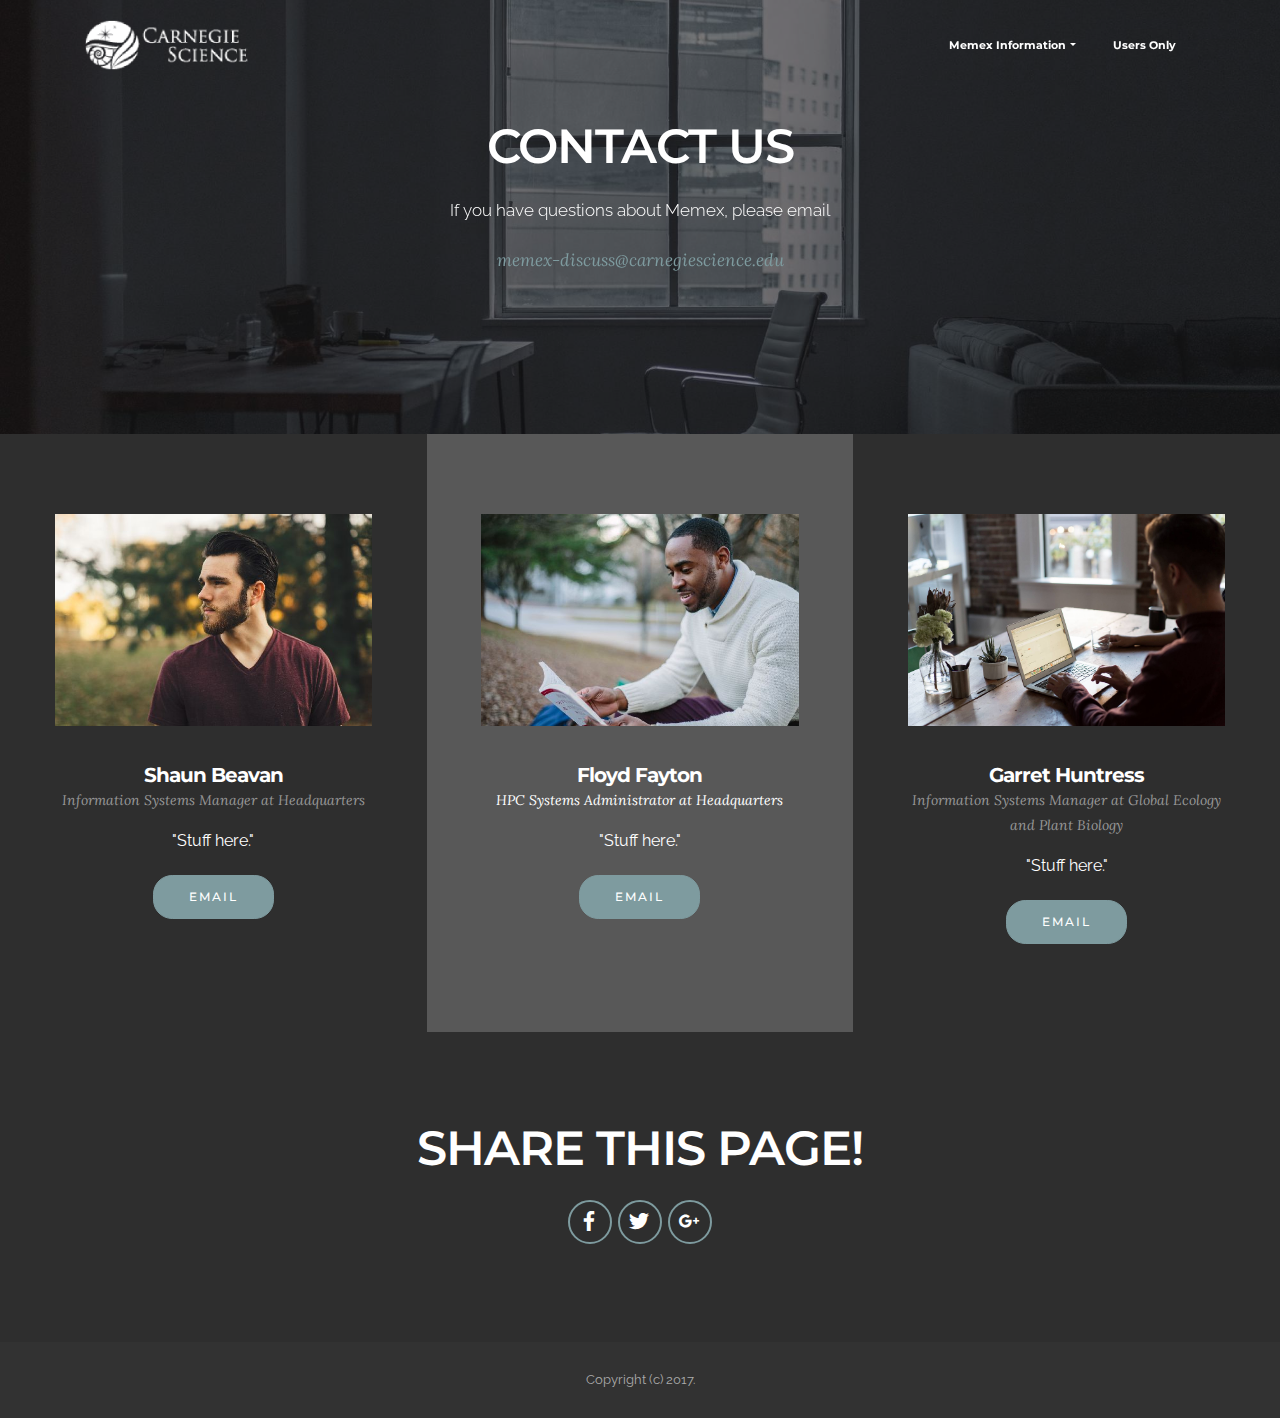
==== commit ef13832a: "create github pages" ====
--- a/contacts.html
+++ b/contacts.html
@@ -37,7 +37,7 @@
                 <div class="mbr-table-cell">
 
                     <div class="navbar-brand">
-                        <a href="https://carnegiescience.edu" class="navbar-logo"><img src="assets/images/white-logo-422x128.png" alt="Mobirise"></a>
+                        <a href="index.html" class="navbar-logo"><img src="assets/images/white-logo-422x128.png" alt="Mobirise"></a>
                         
                     </div>
 
@@ -48,7 +48,7 @@
                         <div class="hamburger-icon"></div>
                     </button>
 
-                    <ul class="nav-dropdown collapse pull-xs-right nav navbar-nav navbar-toggleable-sm" id="exCollapsingNavbar"><li class="nav-item"><a class="nav-link link" href="index.html" aria-expanded="false">SC @ Carnegie Science<br></a></li><li class="nav-item dropdown"><a class="nav-link link dropdown-toggle" href="https://memexsupport.carnegiescience.edu" data-toggle="dropdown-submenu" aria-expanded="false">Memex Users</a><div class="dropdown-menu"><a class="dropdown-item" href="index.html#pricing-table1-a">RESOURCES<br></a><a class="dropdown-item" href="index.html#header2-0">HISTORY</a><a class="dropdown-item" href="index.html#features1-2">CONTACTS<br></a></div></li></ul>
+                    <ul class="nav-dropdown collapse pull-xs-right nav navbar-nav navbar-toggleable-sm" id="exCollapsingNavbar"><li class="nav-item dropdown"><a class="nav-link link dropdown-toggle" href="https://memexsupport.carnegiescience.edu" data-toggle="dropdown-submenu" aria-expanded="false">Memex Information</a><div class="dropdown-menu"><a class="dropdown-item" href="index.html#pricing-table1-a">RESOURCES<br></a><a class="dropdown-item" href="index.html#header2-0">HISTORY</a><a class="dropdown-item" href="index.html#features1-2">CONTACTS<br></a></div></li><li class="nav-item"><a class="nav-link link" href="https://dev-memex.carnegiescience.edu" aria-expanded="true">Users Only</a></li></ul>
                     <button hidden="" class="navbar-toggler navbar-close" type="button" data-toggle="collapse" data-target="#exCollapsingNavbar">
                         <div class="close-icon"></div>
                     </button>
@@ -61,7 +61,7 @@
 
 </section>
 
-<section class="engine"><a href="https://mobirise.co/h">how to make a website for free</a></section><section class="mbr-section article mbr-parallax-background mbr-after-navbar" id="msg-box8-r" data-rv-view="57" style="background-image: url(assets/images/mbr-2000x1104.jpg); padding-top: 120px; padding-bottom: 160px;">
+<section class="engine"><a href="https://mobirise.co/b">free web site creator</a></section><section class="mbr-section article mbr-parallax-background mbr-after-navbar" id="msg-box8-r" data-rv-view="57" style="background-image: url(assets/images/mbr-2000x1104.jpg); padding-top: 120px; padding-bottom: 160px;">
 
     <div class="mbr-overlay" style="opacity: 0.5; background-color: rgb(34, 34, 34);">
     </div>
--- a/assets/mobirise/css/mbr-additional.css
+++ b/assets/mobirise/css/mbr-additional.css
@@ -486,7 +486,7 @@
   background-color: #ffffff;
 }
 #slider3-10 P {
-  text-align: left;
+  text-align: center;
 }
 #slider3-10 H2 {
   text-align: center;
